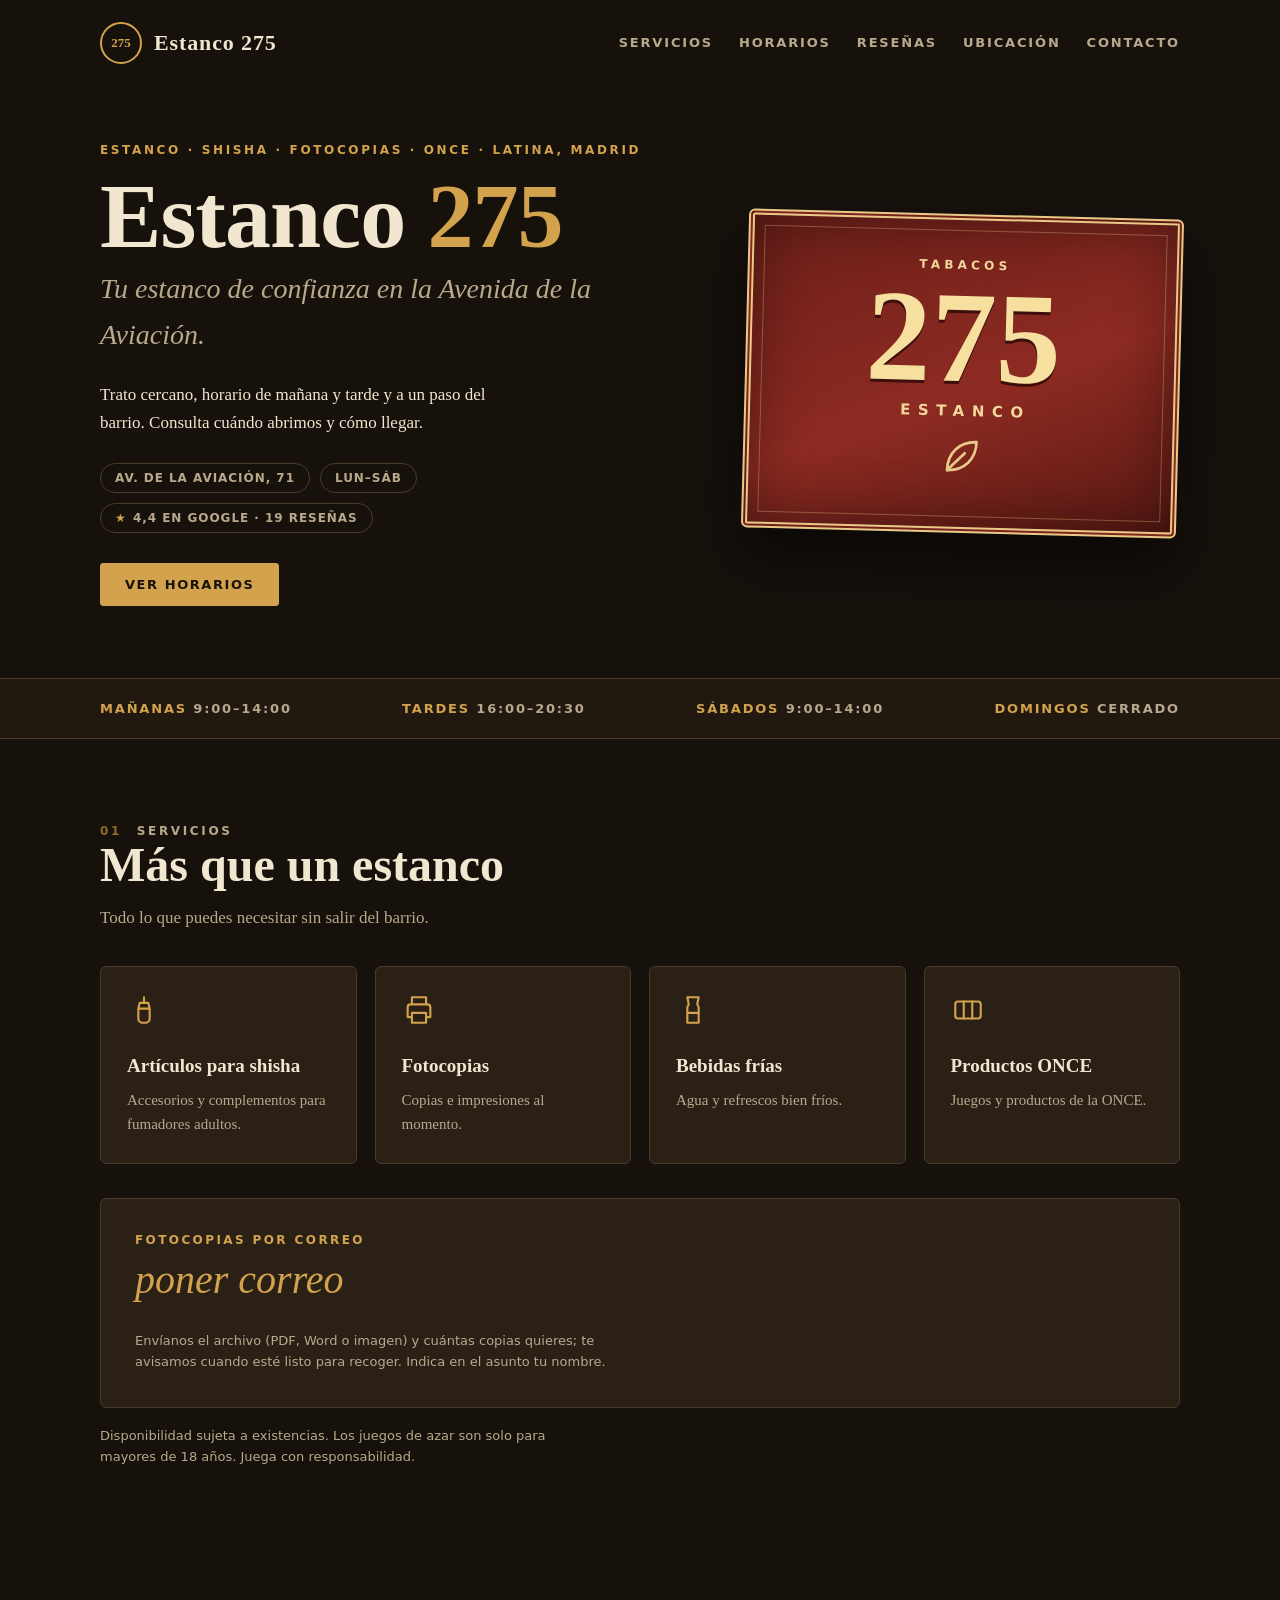
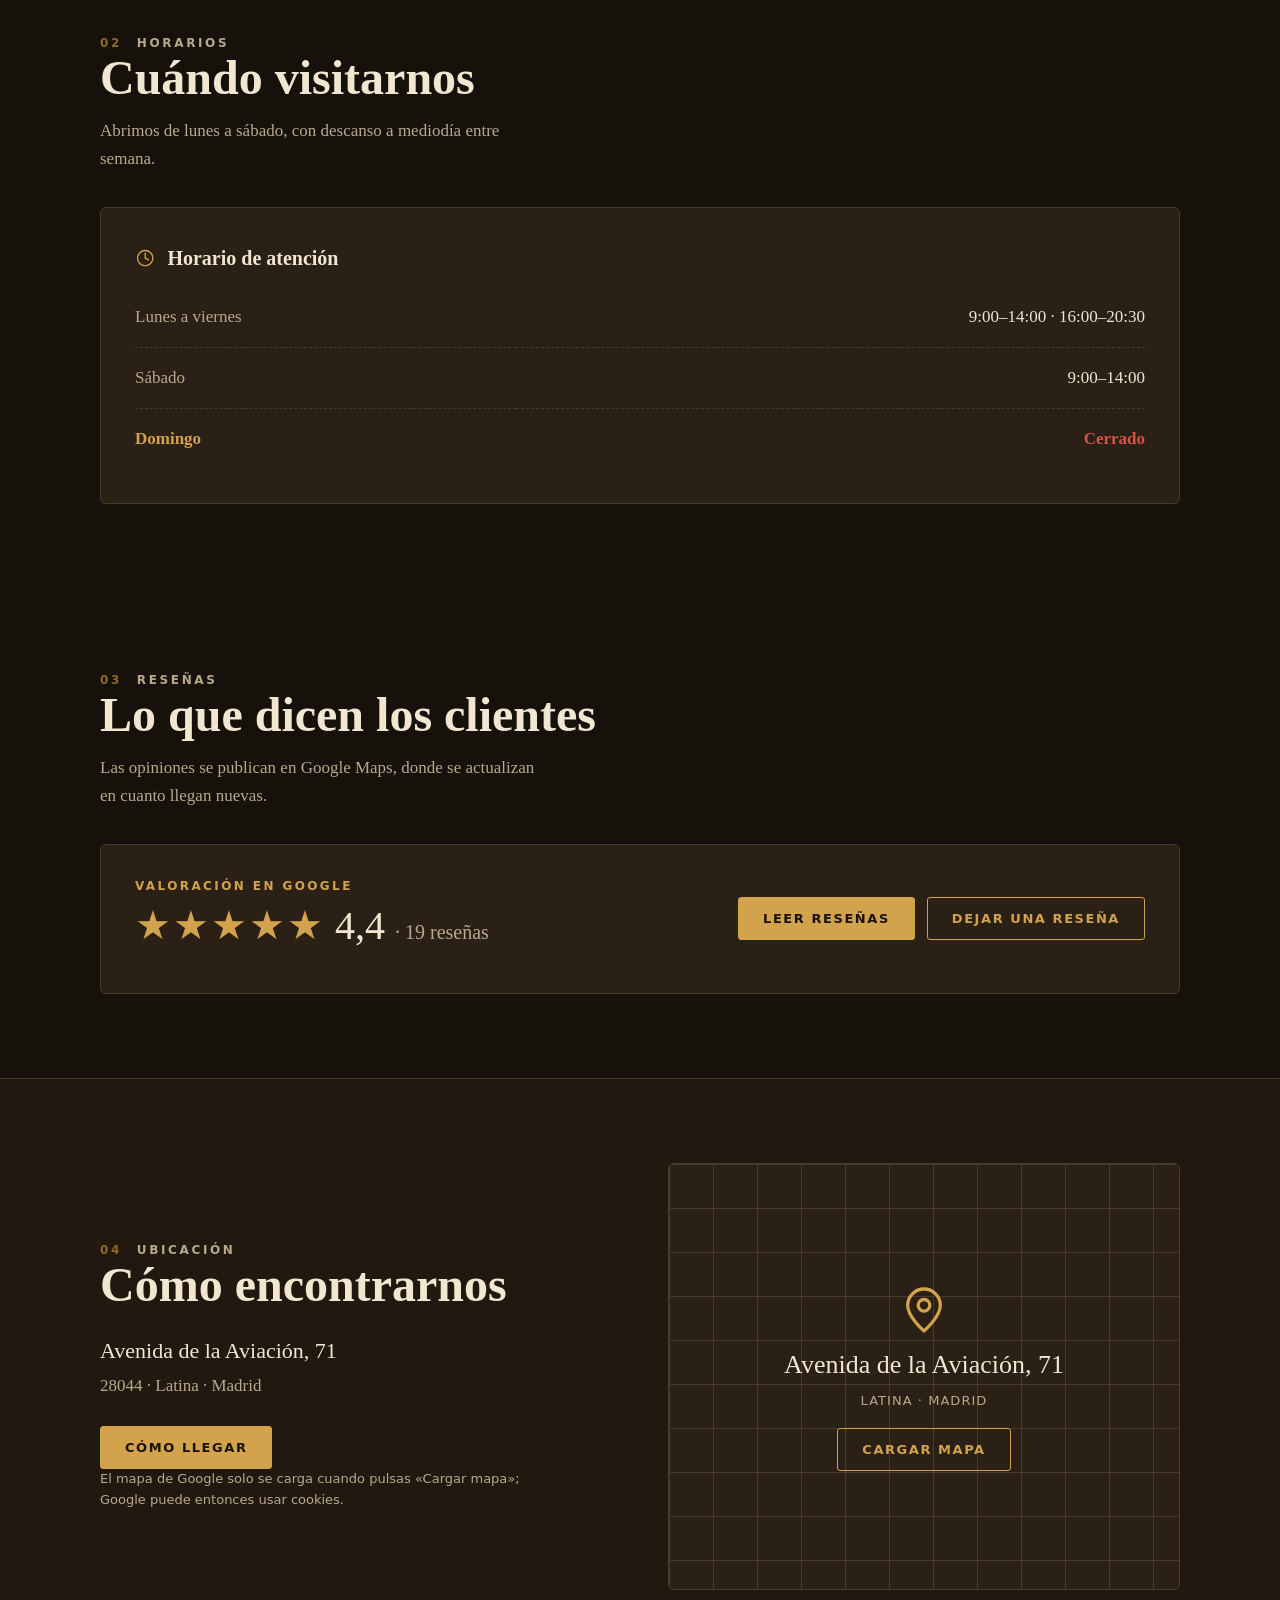
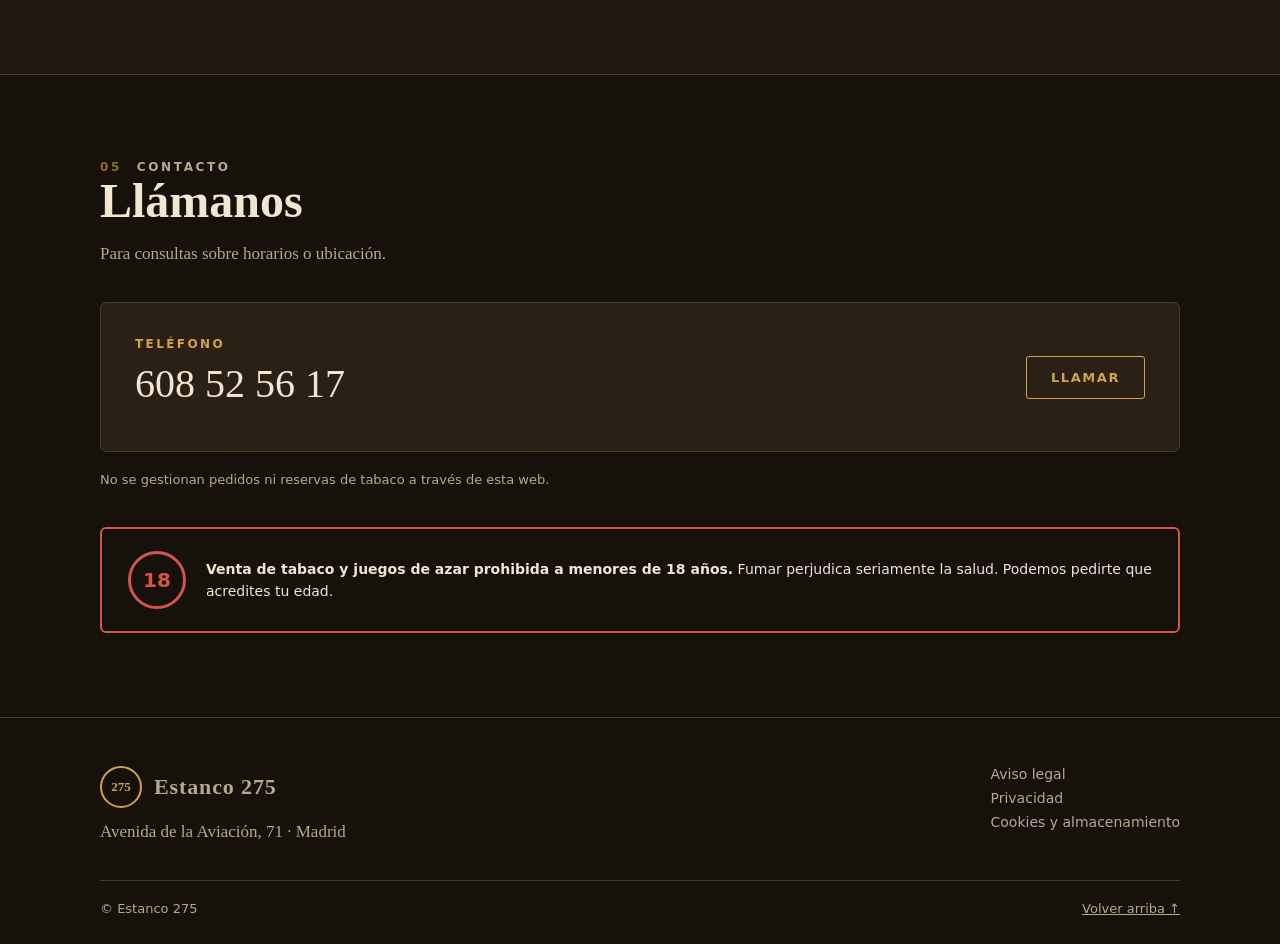
==== index.html @ bd6d3682 "SEO: datos estructurados, Open Graph, titulo y metas" ====
<!doctype html>
<html lang="es">
<head>
<meta charset="utf-8">
<meta name="viewport" content="width=device-width,initial-scale=1">
<title>Estanco 275 · Estanco, shisha y fotocopias en Latina, Madrid</title>
<meta name="description" content="Estanco 275 en Latina, Madrid: Avenida de la Aviación, 71. Estanco, artículos para shisha, fotocopias, bebidas frías y productos ONCE. Horarios, reseñas y teléfono.">
<meta name="theme-color" content="#17110c">
<meta name="robots" content="index,follow,max-image-preview:large">
<meta name="geo.region" content="ES-M"><meta name="geo.placename" content="Madrid">
<meta property="og:type" content="website"><meta property="og:locale" content="es_ES"><meta property="og:site_name" content="Estanco 275">
<meta property="og:title" content="Estanco 275 · Av. de la Aviación 71, Madrid">
<meta property="og:description" content="Estanco, artículos para shisha, fotocopias, bebidas frías y productos ONCE en Latina (Madrid). Horarios y cómo llegar.">
<meta name="twitter:card" content="summary">
<script type="application/ld+json">
{"@context":"https://schema.org","@type":"Store","name":"Estanco 275","description":"Estanco en Latina (Madrid) con artículos para shisha, fotocopias, bebidas frías y productos ONCE.","telephone":"+34608525617","address":{"@type":"PostalAddress","streetAddress":"Avenida de la Aviación, 71","postalCode":"28044","addressLocality":"Madrid","addressRegion":"Comunidad de Madrid","addressCountry":"ES"},"geo":{"@type":"GeoCoordinates","latitude":40.3748145,"longitude":-3.775388},"hasMap":"https://www.google.com/maps/place/Estanco+275/@40.3748145,-3.775388,17z","openingHoursSpecification":[{"@type":"OpeningHoursSpecification","dayOfWeek":["Monday","Tuesday","Wednesday","Thursday","Friday"],"opens":"09:00","closes":"14:00"},{"@type":"OpeningHoursSpecification","dayOfWeek":["Monday","Tuesday","Wednesday","Thursday","Friday"],"opens":"16:00","closes":"20:30"},{"@type":"OpeningHoursSpecification","dayOfWeek":"Saturday","opens":"09:00","closes":"14:00"}]}
</script>
<link rel="icon" type="image/svg+xml" href="./assets/favicon.svg">
<link rel="stylesheet" href="./assets/styles.css">
</head>
<body id="inicio">
<a class="skip" href="#contenido">Saltar al contenido</a>
<header class="site-header wrap">
  <a class="brand" href="./" aria-label="Estanco 275 — Inicio"><span class="brand-mark" aria-hidden="true">275</span><span>Estanco 275</span></a>
  <nav aria-label="Navegación principal"><a href="#servicios">Servicios</a><a href="#horarios">Horarios</a><a href="#resenas">Reseñas</a><a href="#ubicacion">Ubicación</a><a href="#contacto">Contacto</a></nav>
</header>
<main id="contenido" tabindex="-1">
  <section class="hero wrap" aria-labelledby="presentacion">
    <div>
      <p class="eyebrow">Estanco · Shisha · Fotocopias · ONCE · Latina, Madrid</p>
      <h1 id="presentacion">Estanco <span>275</span><span class="sr-only"> en Latina, Madrid</span></h1>
      <p class="hero-title">Tu estanco de confianza en la Avenida de la Aviación.</p>
      <p class="hero-description">Trato cercano, horario de mañana y tarde y a un paso del barrio. Consulta cuándo abrimos y cómo llegar.</p>
      <ul class="badges">
        <li>Av. de la Aviación, 71</li>
        <li>Lun–Sáb</li>
        <li><span class="stars" aria-hidden="true">★</span> 4,4 en Google · 19 reseñas</li>
      </ul>
      <a class="button button-primary" href="#horarios">Ver horarios</a>
    </div>
    <div class="sign" role="img" aria-label="Rótulo: Estanco 275">
      <div class="sign-top">TABACOS</div>
      <div class="sign-num">275</div>
      <div class="sign-word">ESTANCO</div>
      <svg class="sign-leaf icon" viewBox="0 0 24 24" fill="none" stroke="currentColor" stroke-width="1.4" stroke-linecap="round" stroke-linejoin="round" aria-hidden="true"><path d="M5 19C5 10 11 4 20 4c0 9-6 15-15 15Z"/><path d="M5 19 14 10"/></svg>
    </div>
  </section>

  <div class="strip"><div class="wrap"><span><b>Mañanas</b> 9:00–14:00</span><span><b>Tardes</b> 16:00–20:30</span><span><b>Sábados</b> 9:00–14:00</span><span><b>Domingos</b> Cerrado</span></div></div>

  <section id="servicios" class="wrap section" aria-labelledby="servicios-titulo">
    <div class="section-heading">
      <p class="eyebrow"><span class="section-number">01</span> Servicios</p>
      <h2 id="servicios-titulo">Más que un estanco</h2>
      <p>Todo lo que puedes necesitar sin salir del barrio.</p>
    </div>
    <ul class="services">
      <li><svg class="icon" viewBox="0 0 24 24" fill="none" stroke="currentColor" stroke-width="1.5" stroke-linecap="round" stroke-linejoin="round" aria-hidden="true"><path d="M12 3v4M9 7h6l1 4H8l1-4ZM8 11v7a3 3 0 0 0 3 3h2a3 3 0 0 0 3-3v-7"/></svg><h3>Artículos para shisha</h3><p>Accesorios y complementos para fumadores adultos.</p></li>
      <li><svg class="icon" viewBox="0 0 24 24" fill="none" stroke="currentColor" stroke-width="1.5" stroke-linecap="round" stroke-linejoin="round" aria-hidden="true"><path d="M7 8V3h10v5M7 17H4v-7a2 2 0 0 1 2-2h12a2 2 0 0 1 2 2v7h-3M7 14h10v7H7z"/></svg><h3>Fotocopias</h3><p>Copias e impresiones al momento.</p></li>
      <li><svg class="icon" viewBox="0 0 24 24" fill="none" stroke="currentColor" stroke-width="1.5" stroke-linecap="round" stroke-linejoin="round" aria-hidden="true"><path d="M8 3h8l-1 5 1 2v11H8V10l1-2-1-5ZM8 14h8"/></svg><h3>Bebidas frías</h3><p>Agua y refrescos bien fríos.</p></li>
      <li><svg class="icon" viewBox="0 0 24 24" fill="none" stroke="currentColor" stroke-width="1.5" stroke-linecap="round" stroke-linejoin="round" aria-hidden="true"><rect x="3" y="6" width="18" height="12" rx="2"/><path d="M9 6v12M15 6v12"/></svg><h3>Productos ONCE</h3><p>Juegos y productos de la ONCE.</p></li>
    </ul>
    <article class="card contact-card" id="fotocopias">
      <div><small>Fotocopias por correo</small><p class="big pending" id="correo-fotocopias">poner correo</p><p class="contact-note">Envíanos el archivo (PDF, Word o imagen) y cuántas copias quieres; te avisamos cuando esté listo para recoger. Indica en el asunto tu nombre.</p></div>
    </article>
    <p class="contact-note">Disponibilidad sujeta a existencias. Los juegos de azar son solo para mayores de 18 años. Juega con responsabilidad.</p>
  </section>

  <section id="horarios" class="wrap section" aria-labelledby="horarios-titulo">
    <div class="section-heading">
      <p class="eyebrow"><span class="section-number">02</span> Horarios</p>
      <h2 id="horarios-titulo">Cuándo visitarnos</h2>
      <p>Abrimos de lunes a sábado, con descanso a mediodía entre semana.</p>
    </div>
    <div class="card">
      <div class="card-heading"><svg class="icon" aria-hidden="true" viewBox="0 0 24 24" fill="none" stroke="currentColor" stroke-width="1.6" stroke-linecap="round" stroke-linejoin="round"><circle cx="12" cy="12" r="9"/><path d="M12 6v6l4 2"/></svg><h3>Horario de atención</h3></div>
      <table class="schedule" id="tabla-horario">
        <caption class="sr-only">Horario de atención al público</caption>
        <tbody>
          <tr data-d="1,2,3,4,5"><th scope="row">Lunes a viernes</th><td>9:00–14:00 · 16:00–20:30</td></tr>
          <tr data-d="6"><th scope="row">Sábado</th><td>9:00–14:00</td></tr>
          <tr data-d="0" class="closed"><th scope="row">Domingo</th><td>Cerrado</td></tr>
        </tbody>
      </table>
    </div>
  </section>

  <section id="resenas" class="wrap section" aria-labelledby="resenas-titulo">
    <div class="section-heading">
      <p class="eyebrow"><span class="section-number">03</span> Reseñas</p>
      <h2 id="resenas-titulo">Lo que dicen los clientes</h2>
      <p>Las opiniones se publican en Google Maps, donde se actualizan en cuanto llegan nuevas.</p>
    </div>
    <article class="card contact-card">
      <div><small>Valoración en Google</small><p class="big"><span class="stars" aria-hidden="true">★★★★★</span> 4,4 <span class="muted">· 19 reseñas</span></p></div>
      <div class="btn-row"><a class="button button-primary" href="https://www.google.com/maps/place/Estanco+275/@40.3748145,-3.775388,17z/data=!4m8!3m7!1s0xd41890064ca05d3:0x3969ba17244f8f86!8m2!3d40.3748145!4d-3.775388!9m1!1b1!16s%2Fg%2F11xml619z5" rel="noreferrer">Leer reseñas</a><a class="button button-outline" href="https://www.google.com/maps/place/Estanco+275/@40.3748145,-3.775388,17z/data=!4m8!3m7!1s0xd41890064ca05d3:0x3969ba17244f8f86!8m2!3d40.3748145!4d-3.775388!9m1!1b1!16s%2Fg%2F11xml619z5" rel="noreferrer">Dejar una reseña</a></div>
    </article>
  </section>

  <section id="ubicacion" class="location-section" aria-labelledby="ubicacion-titulo">
    <div class="wrap location-grid">
      <div class="section-heading">
        <p class="eyebrow"><span class="section-number">04</span> Ubicación</p>
        <h2 id="ubicacion-titulo">Cómo encontrarnos</h2>
        <address>Avenida de la Aviación, 71<br><span>28044 · Latina · Madrid</span></address>
        <a class="button button-primary" href="https://www.google.com/maps/place/Estanco+275/@40.3748145,-3.775388,17z/data=!4m6!3m5!1s0xd41890064ca05d3:0x3969ba17244f8f86!8m2!3d40.3748145!4d-3.775388" rel="noreferrer">Cómo llegar</a>
        <p class="small-note">El mapa de Google solo se carga cuando pulsas «Cargar mapa»; Google puede entonces usar cookies.</p>
      </div>
      <div class="location-panel" id="mapa">
        <svg class="pin icon" viewBox="0 0 24 24" fill="none" stroke="currentColor" stroke-width="1.4" stroke-linecap="round" stroke-linejoin="round"><path d="M19 10c0 5-7 11-7 11S5 15 5 10a7 7 0 1 1 14 0Z"/><circle cx="12" cy="10" r="2.5"/></svg>
        <p>Avenida de la Aviación, 71</p><span>LATINA · MADRID</span>
        <button type="button" class="button button-outline" id="cargar-mapa">Cargar mapa</button>
      </div>
    </div>
  </section>

  <section id="contacto" class="wrap section" aria-labelledby="contacto-titulo">
    <div class="section-heading">
      <p class="eyebrow"><span class="section-number">05</span> Contacto</p>
      <h2 id="contacto-titulo">Llámanos</h2>
      <p>Para consultas sobre horarios o ubicación.</p>
    </div>
    <article class="card contact-card">
      <div><small>Teléfono</small><p class="big">608 52 56 17</p></div>
      <a class="button button-outline" href="tel:+34608525617">Llamar</a>
    </article>
    <p class="contact-note">No se gestionan pedidos ni reservas de tabaco a través de esta web.</p>
    <div class="legal18"><strong aria-hidden="true">18</strong><p><b>Venta de tabaco y juegos de azar prohibida a menores de 18 años.</b> Fumar perjudica seriamente la salud. Podemos pedirte que acredites tu edad.</p></div>
  </section>
</main>
<footer class="site-footer">
  <div class="wrap footer-top">
    <div><a class="brand" href="./"><span class="brand-mark" aria-hidden="true">275</span><span>Estanco 275</span></a><p>Avenida de la Aviación, 71 · Madrid</p></div>
    <nav aria-label="Información legal"><a href="./aviso-legal.html">Aviso legal</a><a href="./privacidad.html">Privacidad</a><a href="./almacenamiento.html">Cookies y almacenamiento</a></nav>
  </div>
  <div class="wrap footer-bottom"><span>© Estanco 275</span><a href="#inicio">Volver arriba ↑</a></div>
</footer>
<script>
(function(){var b=document.getElementById('cargar-mapa');if(!b)return;b.addEventListener('click',function(){var p=document.getElementById('mapa');p.innerHTML='<iframe title="Mapa de Estanco 275" src="https://www.google.com/maps/embed?pb=!1m18!1m12!1m3!1d3039.53587277198!2d-3.775388!3d40.37481450000001!2m3!1f0!2f0!3f0!3m2!1i1024!2i768!4f13.1!3m3!1m2!1s0xd41890064ca05d3%3A0x3969ba17244f8f86!2sEstanco%20275!5e0!3m2!1ses!2ses!4v1791995680441!5m2!1ses!2ses" style="border:0;width:100%;height:100%" allowfullscreen loading="lazy" referrerpolicy="strict-origin-when-cross-origin"></iframe>';p.classList.add('loaded')})})();
(function(){var d=new Date().getDay();document.querySelectorAll('#tabla-horario tr').forEach(function(r){if(r.dataset.d.split(',').indexOf(String(d))>-1)r.classList.add('today')})})();
</script>
</body>
</html>
---- assets/styles.css ----
:root{--bg:#17110c;--bg2:#211910;--panel:#2a2016;--line:#4a3a28;--ink:#f1e6d0;--mute:#b8a98c;--brass:#d2a24c;--brass2:#8f6a26;--red:#d4544a}
*{box-sizing:border-box}html{scroll-behavior:smooth}
body{margin:0;background:var(--bg);color:var(--ink);font:17px/1.65 Georgia,"Times New Roman",serif}
a{color:inherit}.wrap{width:min(1080px,100% - 40px);margin-inline:auto}
.skip{position:absolute;left:-999px}.skip:focus{left:10px;top:10px;background:var(--brass);color:#000;padding:8px 12px;z-index:9}
.sr-only{position:absolute;width:1px;height:1px;overflow:hidden;clip:rect(0 0 0 0)}
.icon{width:1.2em;height:1.2em;flex:none}
.site-header{display:flex;justify-content:space-between;align-items:center;padding:22px 0;gap:16px;flex-wrap:wrap}
.brand{display:flex;align-items:center;gap:12px;text-decoration:none;font-size:22px;letter-spacing:.04em;font-weight:700}
.brand-mark{display:grid;place-items:center;width:42px;height:42px;border:2px solid var(--brass);border-radius:50%;color:var(--brass);font-size:13px;letter-spacing:0}
.site-header nav{display:flex;gap:26px;font:600 13px/1 system-ui,sans-serif;letter-spacing:.14em;text-transform:uppercase}
.site-header nav a{text-decoration:none;color:var(--mute);padding:8px 0;border-bottom:1px solid transparent}
.site-header nav a:hover,.site-header nav a:focus-visible{color:var(--brass);border-color:var(--brass)}
.eyebrow{font:600 12px/1.4 system-ui,sans-serif;letter-spacing:.22em;text-transform:uppercase;color:var(--brass);margin:0 0 14px}
.hero{display:grid;grid-template-columns:1.15fr .85fr;gap:56px;align-items:center;padding:56px 0 72px}
.hero h1{font-size:clamp(46px,8vw,92px);line-height:.95;margin:0 0 6px;letter-spacing:-.01em}
.hero h1 span{color:var(--brass)}
.hero-title{font-size:clamp(20px,2.6vw,28px);font-style:italic;color:var(--mute);margin:0 0 22px}
.hero-description{max-width:46ch;margin:0 0 26px}
.badges{display:flex;gap:10px;flex-wrap:wrap;margin:0 0 30px;padding:0;list-style:none;font:600 12px system-ui,sans-serif;letter-spacing:.08em;text-transform:uppercase}
.badges li{border:1px solid var(--line);border-radius:99px;padding:7px 14px;color:var(--mute)}
.button{display:inline-flex;align-items:center;gap:10px;padding:14px 24px;border-radius:3px;text-decoration:none;font:700 13px/1 system-ui,sans-serif;letter-spacing:.12em;text-transform:uppercase;border:1px solid var(--brass);transition:.2s}
.button-primary{background:var(--brass);color:#1a1209}.button-primary:hover{background:#e6b85e}
.button-outline{color:var(--brass)}.button-outline:hover{background:var(--brass);color:#1a1209}
.button:focus-visible,a:focus-visible{outline:2px solid var(--ink);outline-offset:3px}
.sign{position:relative;background:linear-gradient(160deg,#6d1f19,#8d2b22 55%,#5a1913);border:6px double #e9c987;border-radius:6px;padding:38px 28px;text-align:center;box-shadow:0 30px 60px #0008,inset 0 0 60px #0006;transform:rotate(1.5deg)}
.sign::before{content:"";position:absolute;inset:10px;border:1px solid #e9c98755;pointer-events:none}
.sign-top{font:700 12px system-ui,sans-serif;letter-spacing:.35em;color:#f3d89c}
.sign-num{font-size:clamp(86px,13vw,130px);line-height:1;font-weight:700;color:#f6df9f;text-shadow:0 3px 0 #3d0f0b}
.sign-word{font:700 15px system-ui,sans-serif;letter-spacing:.5em;color:#f3d89c;margin-right:-.5em}
.sign-leaf{width:46px;height:46px;margin:14px auto 0;color:#e9c987}
.strip{border-block:1px solid var(--line);background:var(--bg2)}
.strip .wrap{display:flex;gap:18px 40px;justify-content:space-between;flex-wrap:wrap;padding:22px 0;font:600 13px system-ui,sans-serif;letter-spacing:.14em;text-transform:uppercase;color:var(--mute)}
.strip b{color:var(--brass);font-weight:600}
.section{padding:84px 0}
.section-heading h2{font-size:clamp(32px,4.5vw,48px);line-height:1.1;margin:0 0 12px}
.section-heading p{color:var(--mute);max-width:52ch;margin:0}
.section-number{color:var(--brass2);margin-right:8px}
.card{background:var(--panel);border:1px solid var(--line);border-radius:6px;padding:34px;margin-top:34px}
.card-heading{display:flex;gap:12px;align-items:center;color:var(--brass);margin-bottom:12px}.card-heading h3{margin:0;font-size:20px;color:var(--ink)}
.schedule{width:100%;border-collapse:collapse}
.schedule th,.schedule td{padding:16px 0;border-bottom:1px dashed var(--line);text-align:left}
.schedule th{font-weight:400;color:var(--mute)}.schedule td{text-align:right;font-variant-numeric:tabular-nums}
.schedule tr:last-child th,.schedule tr:last-child td{border:0}
.schedule .today th,.schedule .today td{color:var(--brass);font-weight:700}
.schedule .closed td{color:var(--red)}
.location-section{background:var(--bg2);border-block:1px solid var(--line)}
.location-grid{display:grid;grid-template-columns:1fr 1fr;gap:56px;align-items:center;padding:84px 0}
address{font-style:normal;font-size:22px;margin:22px 0 26px;line-height:1.5}address span{color:var(--mute);font-size:17px}
.small-note,.contact-note{font:13px/1.6 system-ui,sans-serif;color:var(--mute);margin:18px 0 0;max-width:60ch}
.location-panel{aspect-ratio:1.2;border:1px solid var(--line);border-radius:6px;display:grid;place-content:center;text-align:center;gap:6px;background:linear-gradient(var(--line) 1px,transparent 1px) 0 0/44px 44px,linear-gradient(90deg,var(--line) 1px,transparent 1px) 0 0/44px 44px,var(--panel)}
.location-panel .pin{width:56px;height:56px;margin:0 auto;color:var(--brass)}
.location-panel p{font-size:26px;margin:0}.location-panel span{font:13px system-ui,sans-serif;color:var(--mute);letter-spacing:.08em}
.contact-card{display:flex;gap:24px;align-items:center;flex-wrap:wrap;justify-content:space-between}
.contact-card .big{font-size:clamp(28px,4vw,40px);margin:0}
.contact-card small{display:block;font:600 12px system-ui,sans-serif;letter-spacing:.2em;text-transform:uppercase;color:var(--brass)}
.stars{color:var(--brass);letter-spacing:2px}
.legal18{margin-top:36px;border:2px solid var(--red);border-radius:6px;padding:22px 26px;display:flex;gap:20px;align-items:center}
.legal18 strong{display:grid;place-items:center;flex:none;width:58px;height:58px;border:3px solid var(--red);border-radius:50%;color:var(--red);font:800 20px system-ui,sans-serif}
.legal18 p{margin:0;font:14px/1.6 system-ui,sans-serif}
.site-footer{border-top:1px solid var(--line);padding:48px 0 28px;color:var(--mute)}
.footer-top{display:flex;justify-content:space-between;gap:30px;flex-wrap:wrap}.footer-top p{margin:10px 0 0}
.site-footer nav{display:flex;flex-direction:column;gap:8px;font:14px system-ui,sans-serif}.site-footer nav a{text-decoration:none}.site-footer nav a:hover{color:var(--brass)}
.footer-bottom{display:flex;justify-content:space-between;gap:16px;flex-wrap:wrap;margin-top:34px;padding-top:20px;border-top:1px solid var(--line);font:13px system-ui,sans-serif}
.legal-page,.error-page{padding:40px 0 90px;max-width:760px}
.legal-page h1,.error-page h1{font-size:clamp(34px,5vw,52px);line-height:1.1;margin:0 0 24px}
.legal-page h2{margin:40px 0 12px;font-size:24px;color:var(--brass)}.legal-page h3{margin:24px 0 6px}
.back-link{display:inline-block;margin-bottom:26px;color:var(--mute);font:14px system-ui,sans-serif;text-decoration:none}
.legal-data{margin:0;border:1px solid var(--line);border-radius:6px}
.legal-data div{display:grid;grid-template-columns:1fr 1.4fr;gap:16px;padding:13px 18px;border-bottom:1px dashed var(--line)}.legal-data div:last-child{border:0}
.legal-data dt{color:var(--mute)}.legal-data dd{margin:0}
.pending{color:var(--brass);font-style:italic}
.error-page{padding-top:80px}.error-page p{color:var(--mute);margin:0 0 28px}
@media(max-width:820px){.hero,.location-grid{grid-template-columns:1fr;gap:40px}.hero{padding-top:30px}.sign{max-width:420px;margin-inline:auto}.section{padding:60px 0}.location-grid{padding:60px 0}.legal-data div{grid-template-columns:1fr;gap:2px}.site-header nav{gap:18px}}
@media(prefers-reduced-motion:reduce){html{scroll-behavior:auto}*{transition:none!important}}
.services{list-style:none;margin:34px 0 0;padding:0;display:grid;grid-template-columns:repeat(4,1fr);gap:18px}
.services li{background:var(--panel);border:1px solid var(--line);border-radius:6px;padding:26px}
.services .icon{width:34px;height:34px;color:var(--brass)}
.services h3{margin:14px 0 6px;font-size:19px}.services p{margin:0;color:var(--mute);font-size:15px}
.btn-row{display:flex;gap:12px;flex-wrap:wrap}.muted{color:var(--mute);font-size:.5em}
.location-panel{overflow:hidden}.location-panel .button{margin:14px auto 0;background:transparent;cursor:pointer}
.location-panel.loaded{display:block;padding:0}
@media(max-width:820px){.services{grid-template-columns:1fr 1fr}}@media(max-width:480px){.services{grid-template-columns:1fr}}
@media(max-width:600px){
body{font-size:16px}
.wrap{width:min(1080px,100% - 32px)}
.site-header{padding:16px 0 8px}
.site-header nav{width:100%;gap:6px 16px;flex-wrap:wrap;font-size:11.5px;letter-spacing:.1em;border-top:1px solid var(--line);padding-top:6px}
.brand{font-size:20px}
.hero{padding:24px 0 48px;gap:36px}
.hero .button{width:100%;justify-content:center}
.badges{font-size:11px}
.strip .wrap{display:grid;grid-template-columns:1fr 1fr;gap:12px;font-size:11.5px;letter-spacing:.08em}
.strip b{display:block}
.section{padding:48px 0}.location-grid{padding:48px 0;gap:32px}
.card{padding:22px 18px;margin-top:24px}
.schedule th,.schedule td{display:block;width:100%;text-align:left;padding:0}
.schedule th{padding-top:14px}.schedule td{padding:2px 0 14px;font-size:17px}
.schedule tr:last-child td{padding-bottom:0}
.contact-card{flex-direction:column;align-items:stretch;text-align:left}
.contact-card .button,.btn-row .button{width:100%;justify-content:center}
.btn-row{flex-direction:column;width:100%}
.location-panel{aspect-ratio:1/1}
.legal18{flex-direction:column;align-items:flex-start;padding:18px}
.footer-top{flex-direction:column}
.footer-bottom{flex-direction:column;gap:8px}
.legal-data div{padding:12px 14px}
}
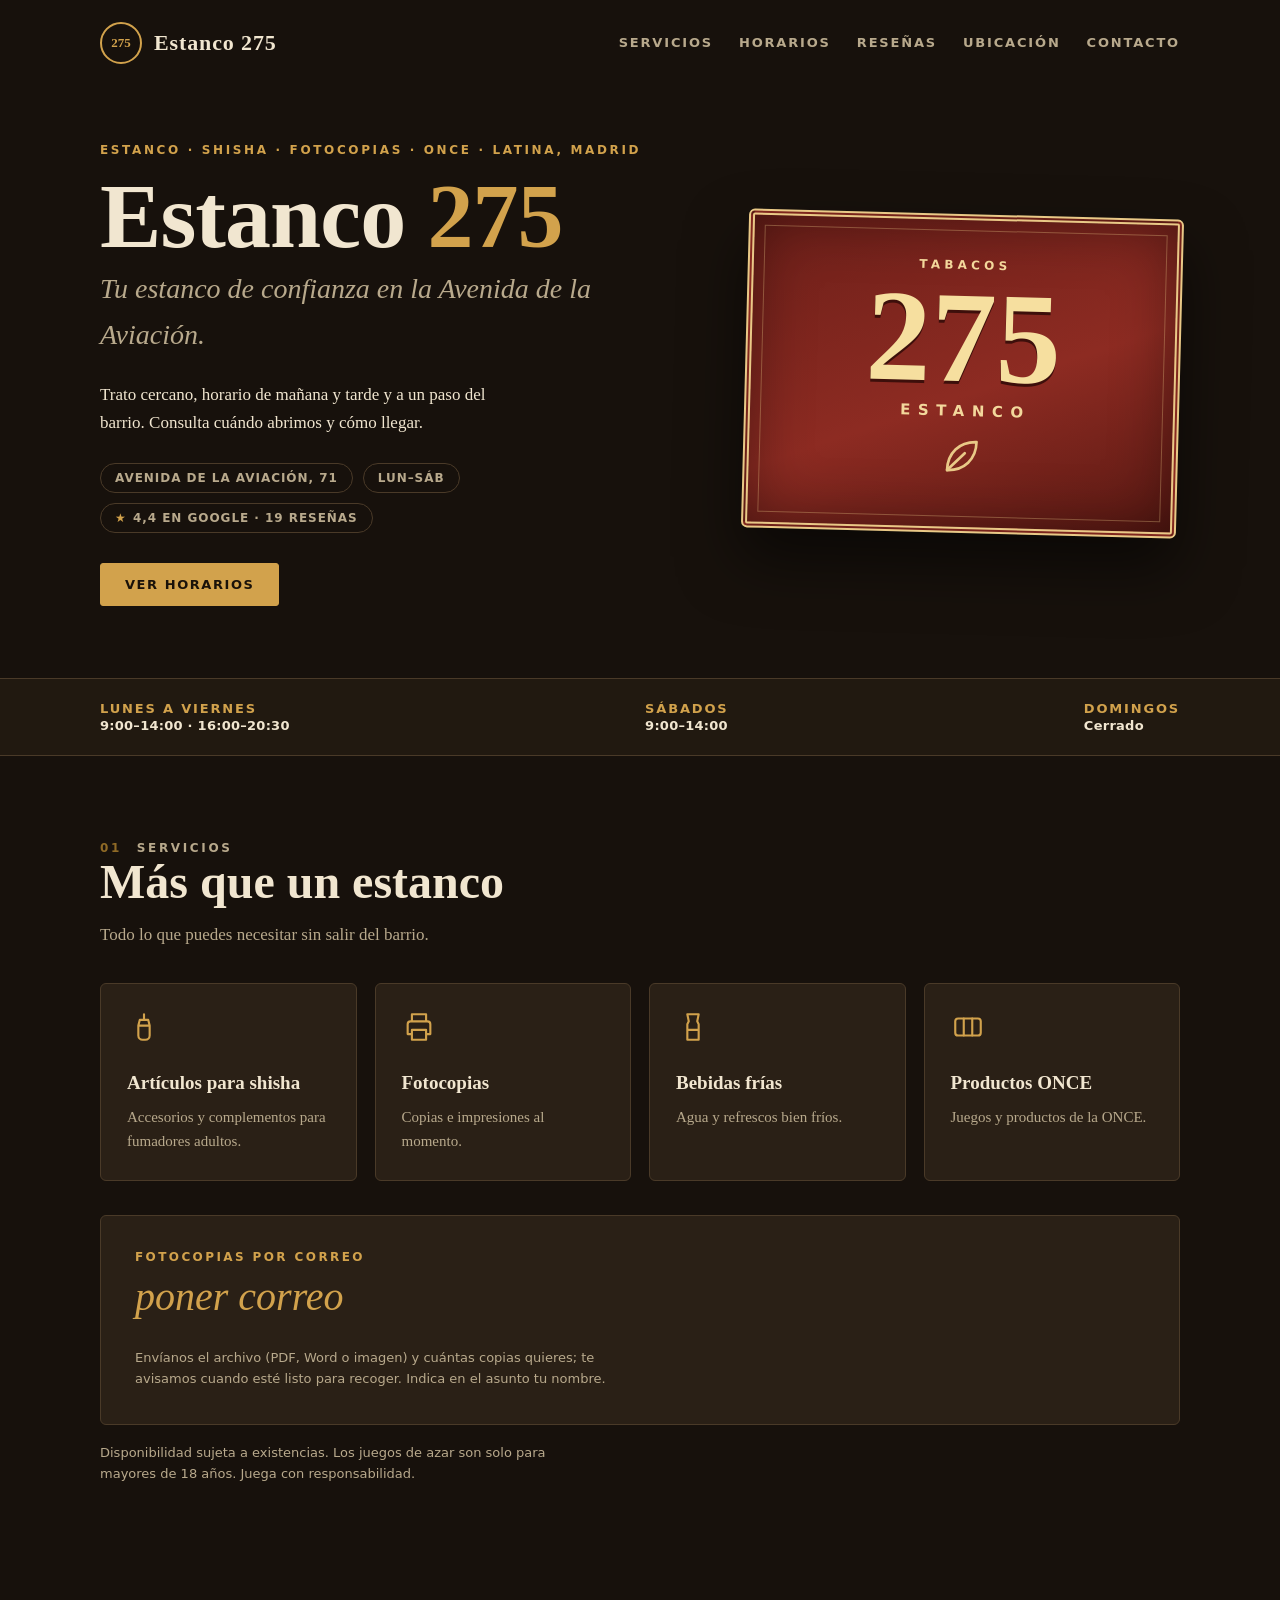
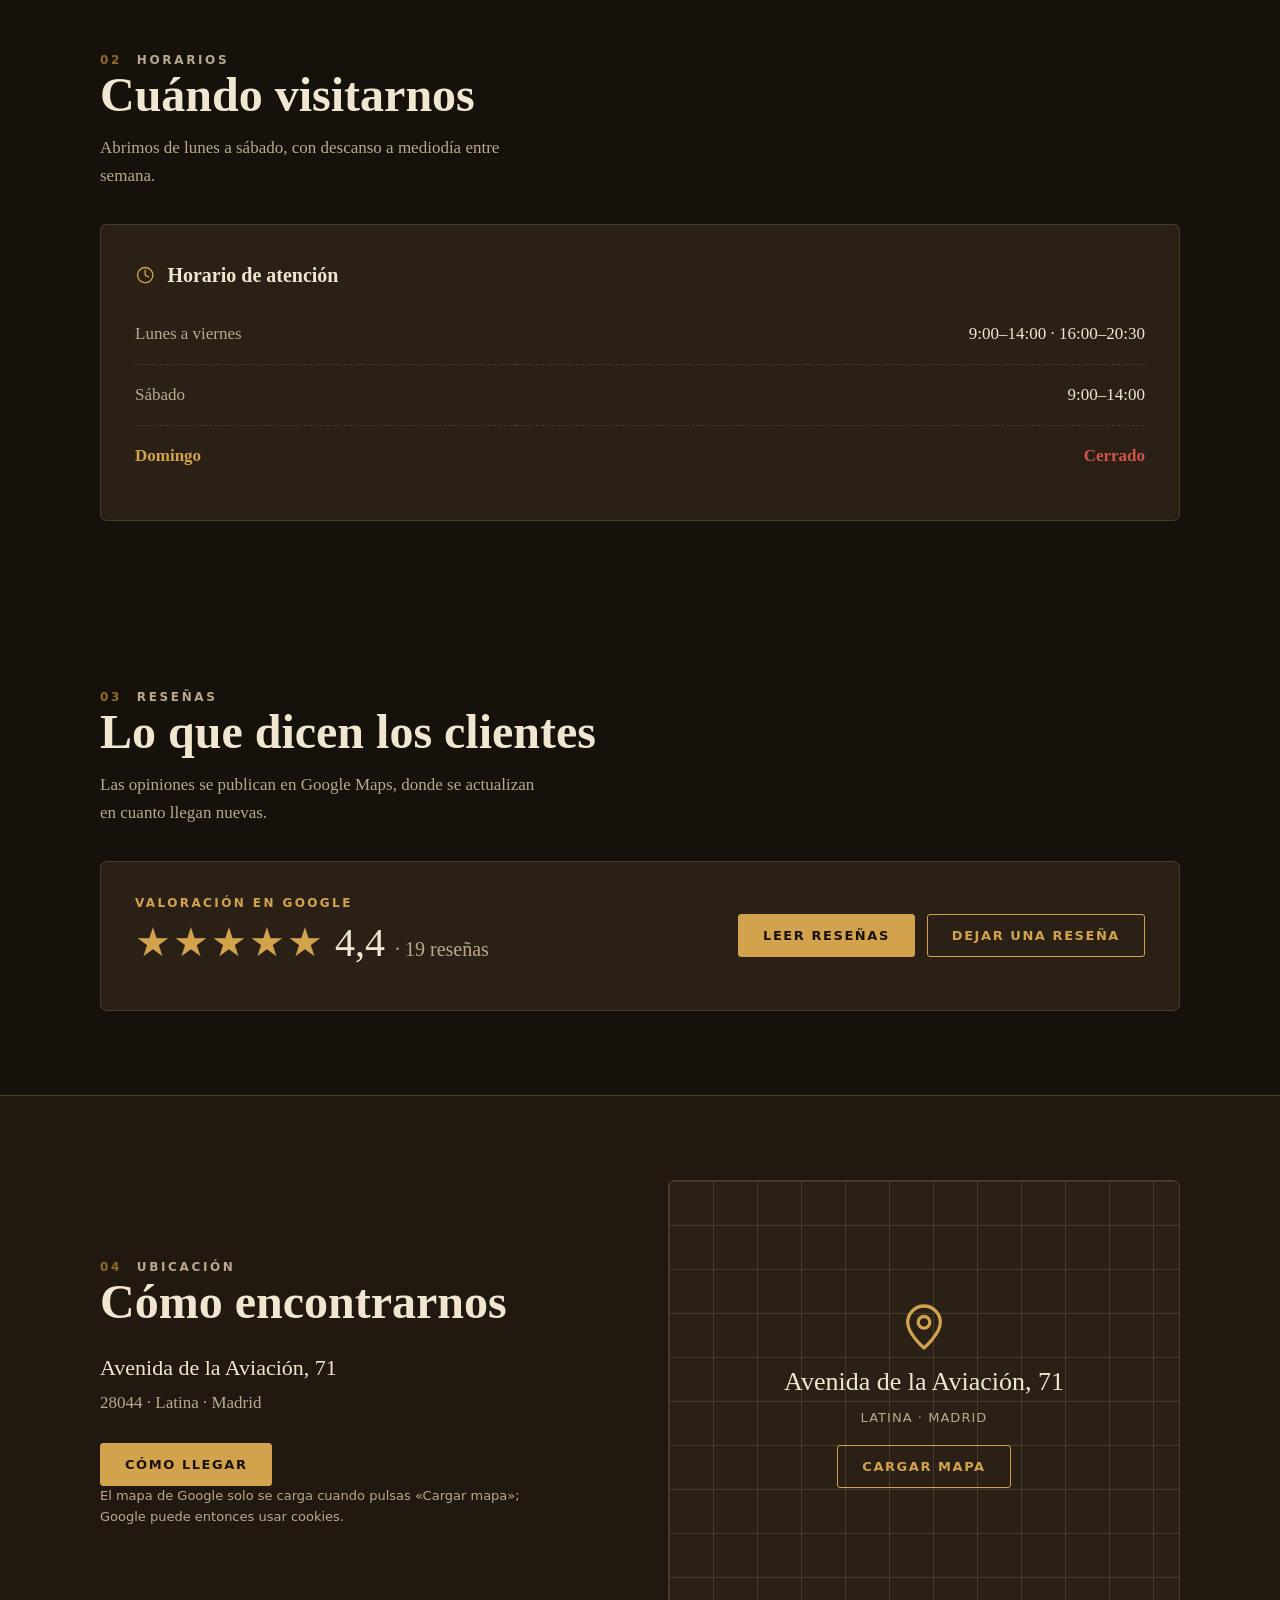
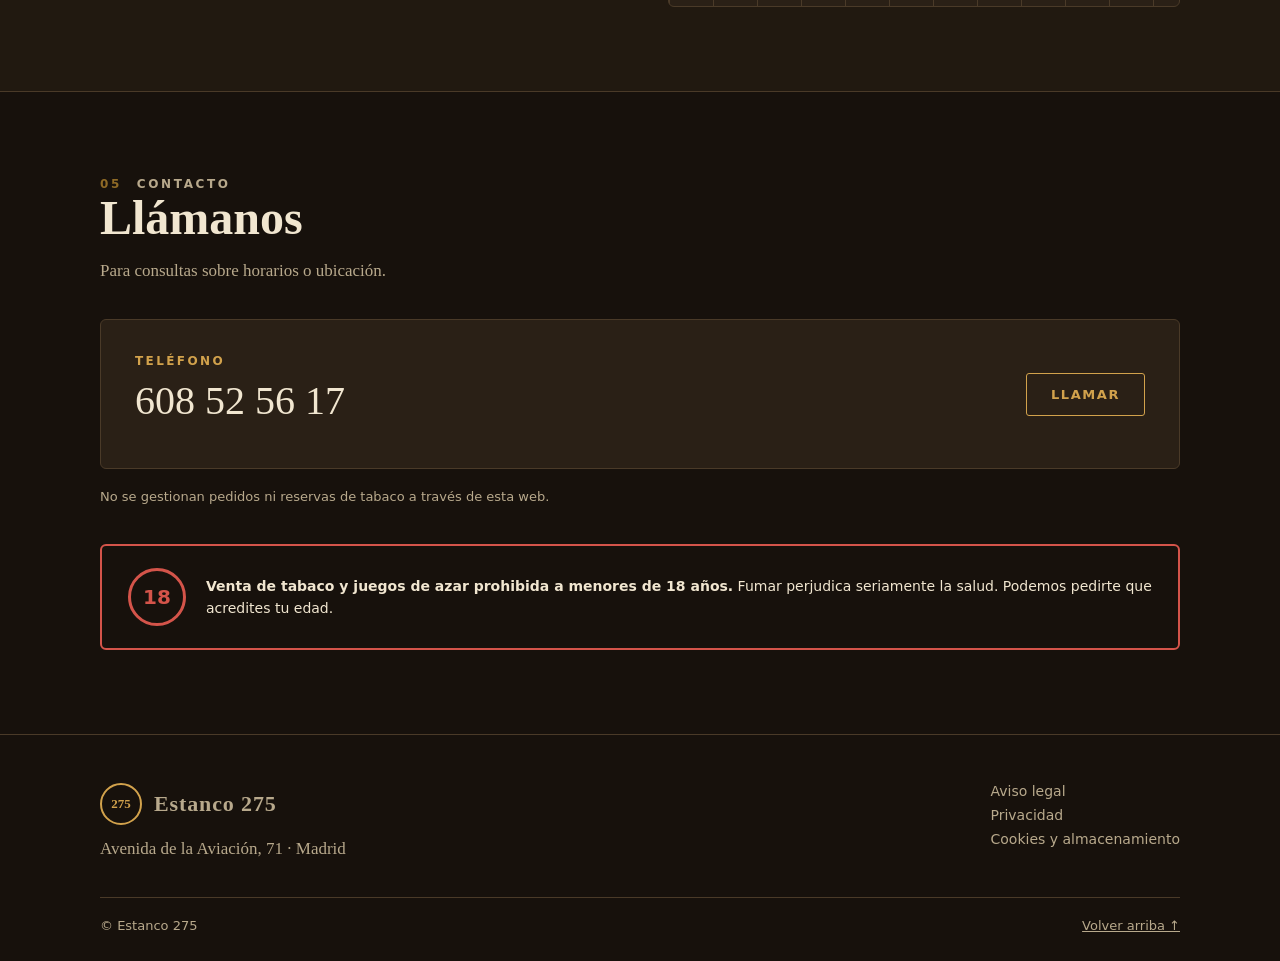
==== commit bd78972e: "Panel de administracion (Worker + KV) para horario, telefono, correo y direccion Co-Authored-By: Cla" ====
--- a/index.html
+++ b/index.html
@@ -13,7 +13,7 @@
 <meta property="og:description" content="Estanco, artículos para shisha, fotocopias, bebidas frías y productos ONCE en Latina (Madrid). Horarios y cómo llegar.">
 <meta name="twitter:card" content="summary">
 <script type="application/ld+json">
-{"@context":"https://schema.org","@type":"Store","name":"Estanco 275","description":"Estanco en Latina (Madrid) con artículos para shisha, fotocopias, bebidas frías y productos ONCE.","telephone":"+34608525617","address":{"@type":"PostalAddress","streetAddress":"Avenida de la Aviación, 71","postalCode":"28044","addressLocality":"Madrid","addressRegion":"Comunidad de Madrid","addressCountry":"ES"},"geo":{"@type":"GeoCoordinates","latitude":40.3748145,"longitude":-3.775388},"hasMap":"https://www.google.com/maps/place/Estanco+275/@40.3748145,-3.775388,17z","openingHoursSpecification":[{"@type":"OpeningHoursSpecification","dayOfWeek":["Monday","Tuesday","Wednesday","Thursday","Friday"],"opens":"09:00","closes":"14:00"},{"@type":"OpeningHoursSpecification","dayOfWeek":["Monday","Tuesday","Wednesday","Thursday","Friday"],"opens":"16:00","closes":"20:30"},{"@type":"OpeningHoursSpecification","dayOfWeek":"Saturday","opens":"09:00","closes":"14:00"}]}
+{"@context":"https://schema.org","@type":"Store","name":"Estanco 275","description":"Estanco en Latina (Madrid) con artículos para shisha, fotocopias, bebidas frías y productos ONCE.","telephone":"+34608525617","address":{"@type":"PostalAddress","streetAddress":"Avenida de la Aviación, 71","postalCode":"28044","addressLocality":"Madrid","addressRegion":"Comunidad de Madrid","addressCountry":"ES"},"geo":{"@type":"GeoCoordinates","latitude":40.3748145,"longitude":-3.775388},"hasMap":"https://www.google.com/maps/place/Estanco+275/@40.3748145,-3.775388,17z"}
 </script>
 <link rel="icon" type="image/svg+xml" href="./assets/favicon.svg">
 <link rel="stylesheet" href="./assets/styles.css">
@@ -32,7 +32,7 @@
       <p class="hero-title">Tu estanco de confianza en la Avenida de la Aviación.</p>
       <p class="hero-description">Trato cercano, horario de mañana y tarde y a un paso del barrio. Consulta cuándo abrimos y cómo llegar.</p>
       <ul class="badges">
-        <li>Av. de la Aviación, 71</li>
+        <li data-bind="direccion">Avenida de la Aviación, 71</li>
         <li>Lun–Sáb</li>
         <li><span class="stars" aria-hidden="true">★</span> 4,4 en Google · 19 reseñas</li>
       </ul>
@@ -46,7 +46,7 @@
     </div>
   </section>
 
-  <div class="strip"><div class="wrap"><span><b>Mañanas</b> 9:00–14:00</span><span><b>Tardes</b> 16:00–20:30</span><span><b>Sábados</b> 9:00–14:00</span><span><b>Domingos</b> Cerrado</span></div></div>
+  <div class="strip"><div class="wrap"><span><b>Lunes a viernes</b> <i data-bind="horario.semana">9:00–14:00 · 16:00–20:30</i></span><span><b>Sábados</b> <i data-bind="horario.sabado">9:00–14:00</i></span><span><b>Domingos</b> <i data-bind="horario.domingo">Cerrado</i></span></div></div>
 
   <section id="servicios" class="wrap section" aria-labelledby="servicios-titulo">
     <div class="section-heading">
@@ -77,9 +77,9 @@
       <table class="schedule" id="tabla-horario">
         <caption class="sr-only">Horario de atención al público</caption>
         <tbody>
-          <tr data-d="1,2,3,4,5"><th scope="row">Lunes a viernes</th><td>9:00–14:00 · 16:00–20:30</td></tr>
-          <tr data-d="6"><th scope="row">Sábado</th><td>9:00–14:00</td></tr>
-          <tr data-d="0" class="closed"><th scope="row">Domingo</th><td>Cerrado</td></tr>
+          <tr data-d="1,2,3,4,5"><th scope="row">Lunes a viernes</th><td data-bind="horario.semana">9:00–14:00 · 16:00–20:30</td></tr>
+          <tr data-d="6"><th scope="row">Sábado</th><td data-bind="horario.sabado">9:00–14:00</td></tr>
+          <tr data-d="0" class="closed"><th scope="row">Domingo</th><td data-bind="horario.domingo">Cerrado</td></tr>
         </tbody>
       </table>
     </div>
@@ -102,13 +102,13 @@
       <div class="section-heading">
         <p class="eyebrow"><span class="section-number">04</span> Ubicación</p>
         <h2 id="ubicacion-titulo">Cómo encontrarnos</h2>
-        <address>Avenida de la Aviación, 71<br><span>28044 · Latina · Madrid</span></address>
+        <address><span class="addr-line" data-bind="direccion">Avenida de la Aviación, 71</span><br><span data-bind="ciudad">28044 · Latina · Madrid</span></address>
         <a class="button button-primary" href="https://www.google.com/maps/place/Estanco+275/@40.3748145,-3.775388,17z/data=!4m6!3m5!1s0xd41890064ca05d3:0x3969ba17244f8f86!8m2!3d40.3748145!4d-3.775388" rel="noreferrer">Cómo llegar</a>
         <p class="small-note">El mapa de Google solo se carga cuando pulsas «Cargar mapa»; Google puede entonces usar cookies.</p>
       </div>
       <div class="location-panel" id="mapa">
         <svg class="pin icon" viewBox="0 0 24 24" fill="none" stroke="currentColor" stroke-width="1.4" stroke-linecap="round" stroke-linejoin="round"><path d="M19 10c0 5-7 11-7 11S5 15 5 10a7 7 0 1 1 14 0Z"/><circle cx="12" cy="10" r="2.5"/></svg>
-        <p>Avenida de la Aviación, 71</p><span>LATINA · MADRID</span>
+        <p data-bind="direccion">Avenida de la Aviación, 71</p><span>LATINA · MADRID</span>
         <button type="button" class="button button-outline" id="cargar-mapa">Cargar mapa</button>
       </div>
     </div>
@@ -121,8 +121,8 @@
       <p>Para consultas sobre horarios o ubicación.</p>
     </div>
     <article class="card contact-card">
-      <div><small>Teléfono</small><p class="big">608 52 56 17</p></div>
-      <a class="button button-outline" href="tel:+34608525617">Llamar</a>
+      <div><small>Teléfono</small><p class="big" data-bind="telefono">608 52 56 17</p></div>
+      <a class="button button-outline" data-bind-tel href="tel:+34608525617">Llamar</a>
     </article>
     <p class="contact-note">No se gestionan pedidos ni reservas de tabaco a través de esta web.</p>
     <div class="legal18"><strong aria-hidden="true">18</strong><p><b>Venta de tabaco y juegos de azar prohibida a menores de 18 años.</b> Fumar perjudica seriamente la salud. Podemos pedirte que acredites tu edad.</p></div>
@@ -130,11 +130,12 @@
 </main>
 <footer class="site-footer">
   <div class="wrap footer-top">
-    <div><a class="brand" href="./"><span class="brand-mark" aria-hidden="true">275</span><span>Estanco 275</span></a><p>Avenida de la Aviación, 71 · Madrid</p></div>
+    <div><a class="brand" href="./"><span class="brand-mark" aria-hidden="true">275</span><span>Estanco 275</span></a><p><span data-bind="direccion">Avenida de la Aviación, 71</span> · Madrid</p></div>
     <nav aria-label="Información legal"><a href="./aviso-legal.html">Aviso legal</a><a href="./privacidad.html">Privacidad</a><a href="./almacenamiento.html">Cookies y almacenamiento</a></nav>
   </div>
   <div class="wrap footer-bottom"><span>© Estanco 275</span><a href="#inicio">Volver arriba ↑</a></div>
 </footer>
+<script src="/assets/datos.js" defer></script>
 <script>
 (function(){var b=document.getElementById('cargar-mapa');if(!b)return;b.addEventListener('click',function(){var p=document.getElementById('mapa');p.innerHTML='<iframe title="Mapa de Estanco 275" src="https://www.google.com/maps/embed?pb=!1m18!1m12!1m3!1d3039.53587277198!2d-3.775388!3d40.37481450000001!2m3!1f0!2f0!3f0!3m2!1i1024!2i768!4f13.1!3m3!1m2!1s0xd41890064ca05d3%3A0x3969ba17244f8f86!2sEstanco%20275!5e0!3m2!1ses!2ses!4v1791995680441!5m2!1ses!2ses" style="border:0;width:100%;height:100%" allowfullscreen loading="lazy" referrerpolicy="strict-origin-when-cross-origin"></iframe>';p.classList.add('loaded')})})();
 (function(){var d=new Date().getDay();document.querySelectorAll('#tabla-horario tr').forEach(function(r){if(r.dataset.d.split(',').indexOf(String(d))>-1)r.classList.add('today')})})();
--- a/assets/styles.css
+++ b/assets/styles.css
@@ -106,3 +106,5 @@
 .footer-bottom{flex-direction:column;gap:8px}
 .legal-data div{padding:12px 14px}
 }
+.strip i{font-style:normal;color:var(--ink);text-transform:none;letter-spacing:.02em;display:block;margin-top:2px}.addr-line{color:var(--ink);font-size:inherit}
+.strip b{display:block}
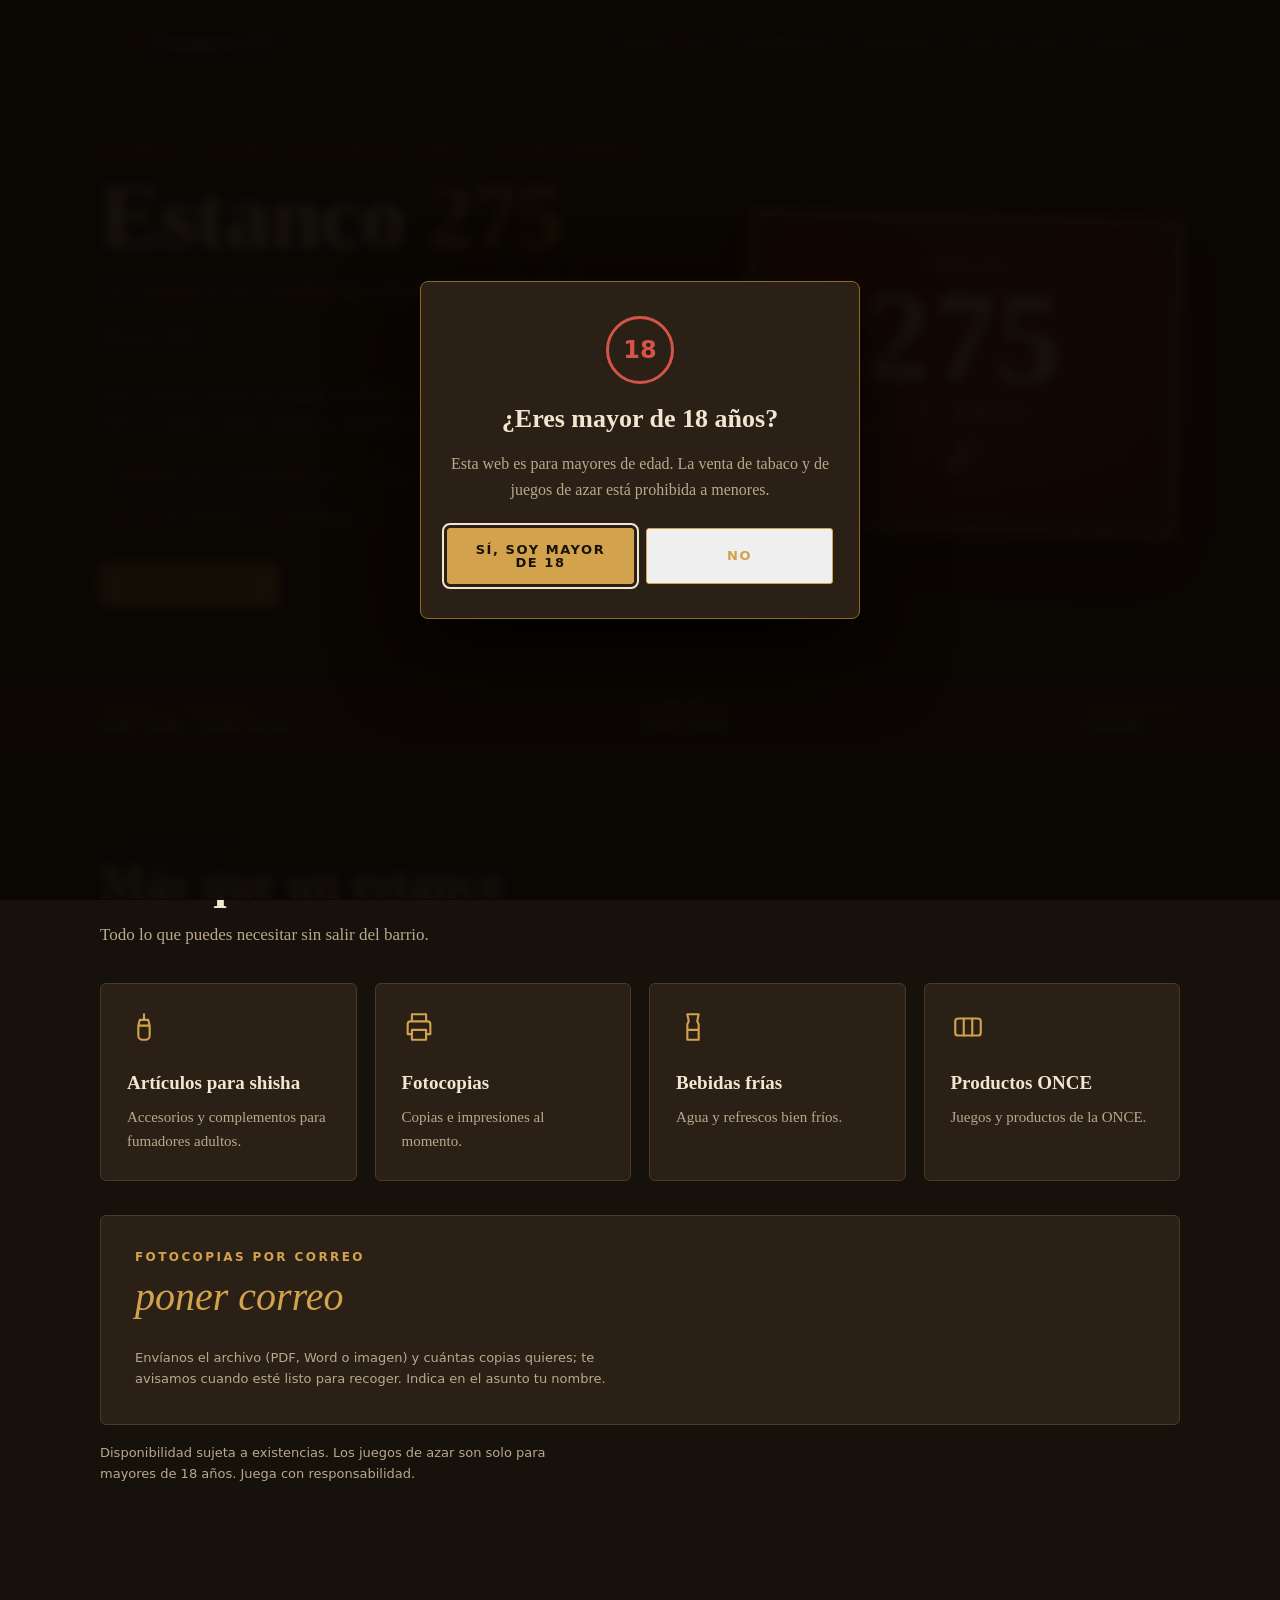
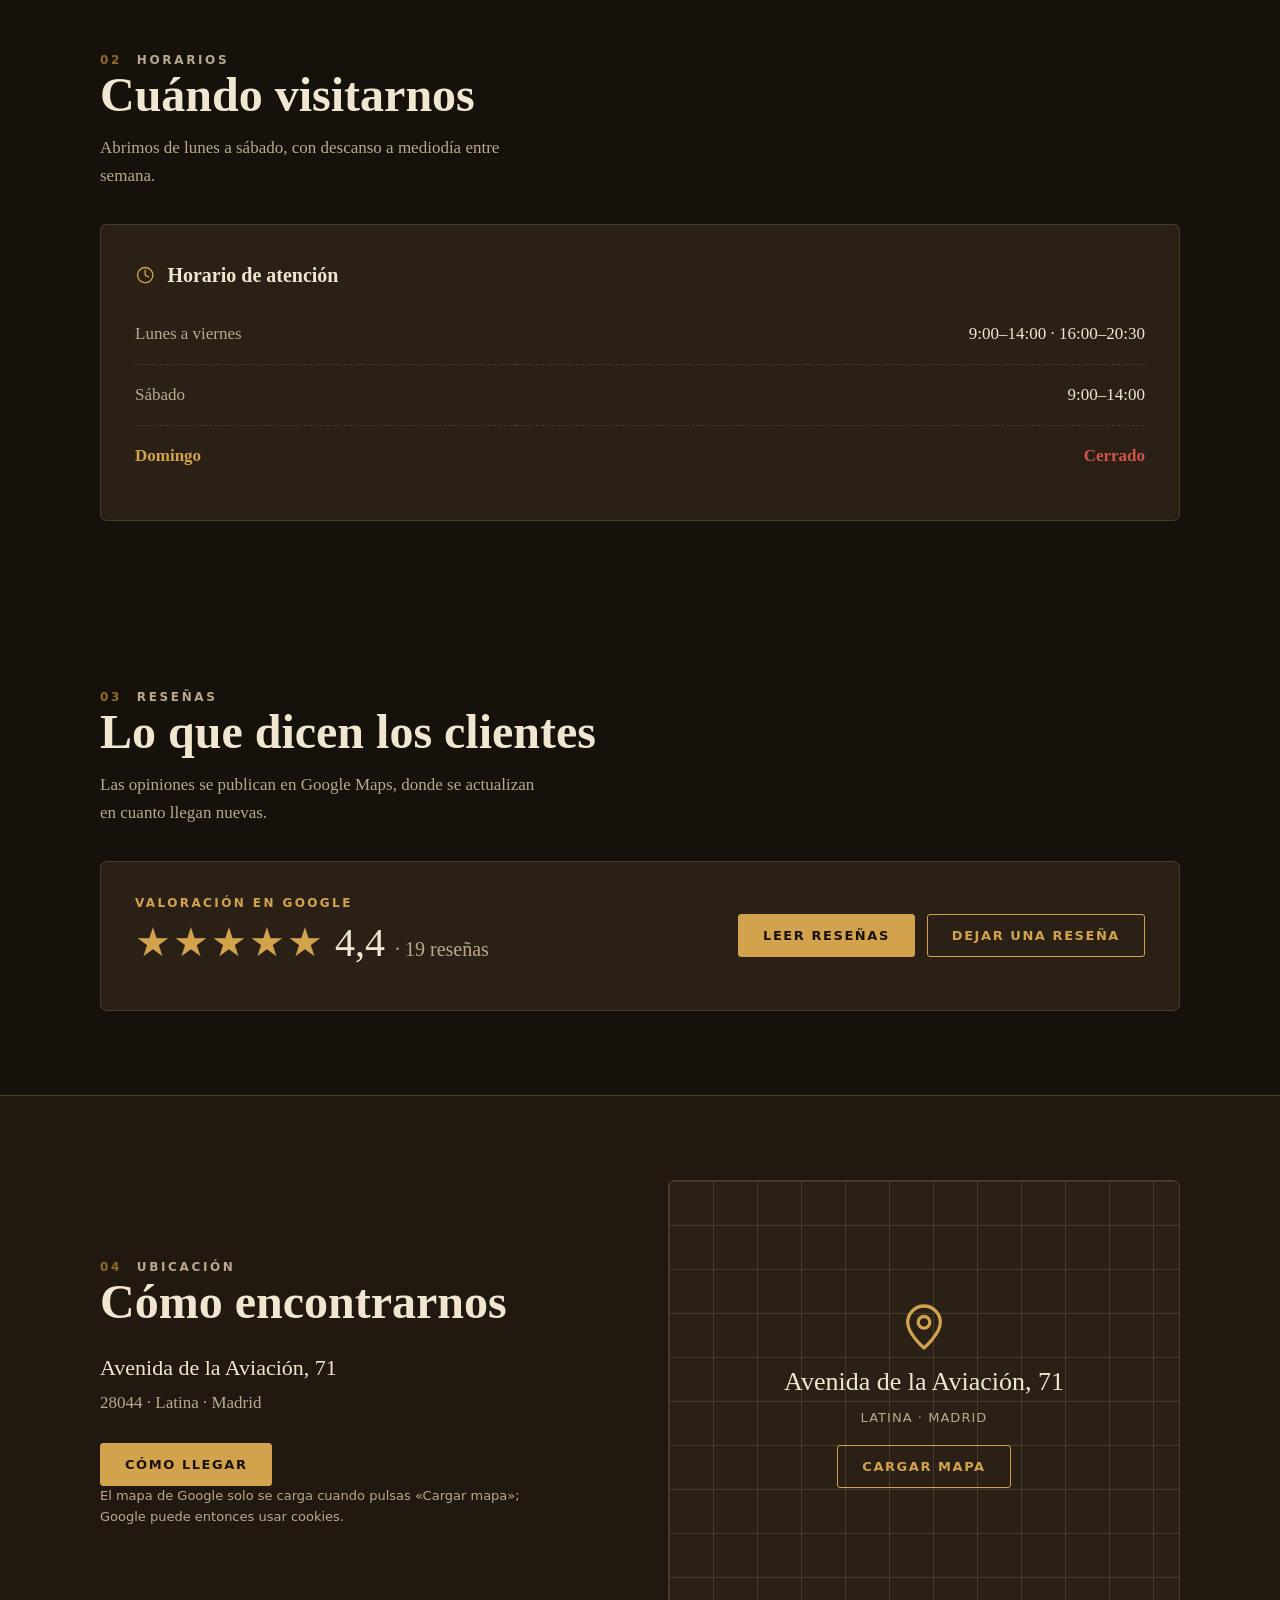
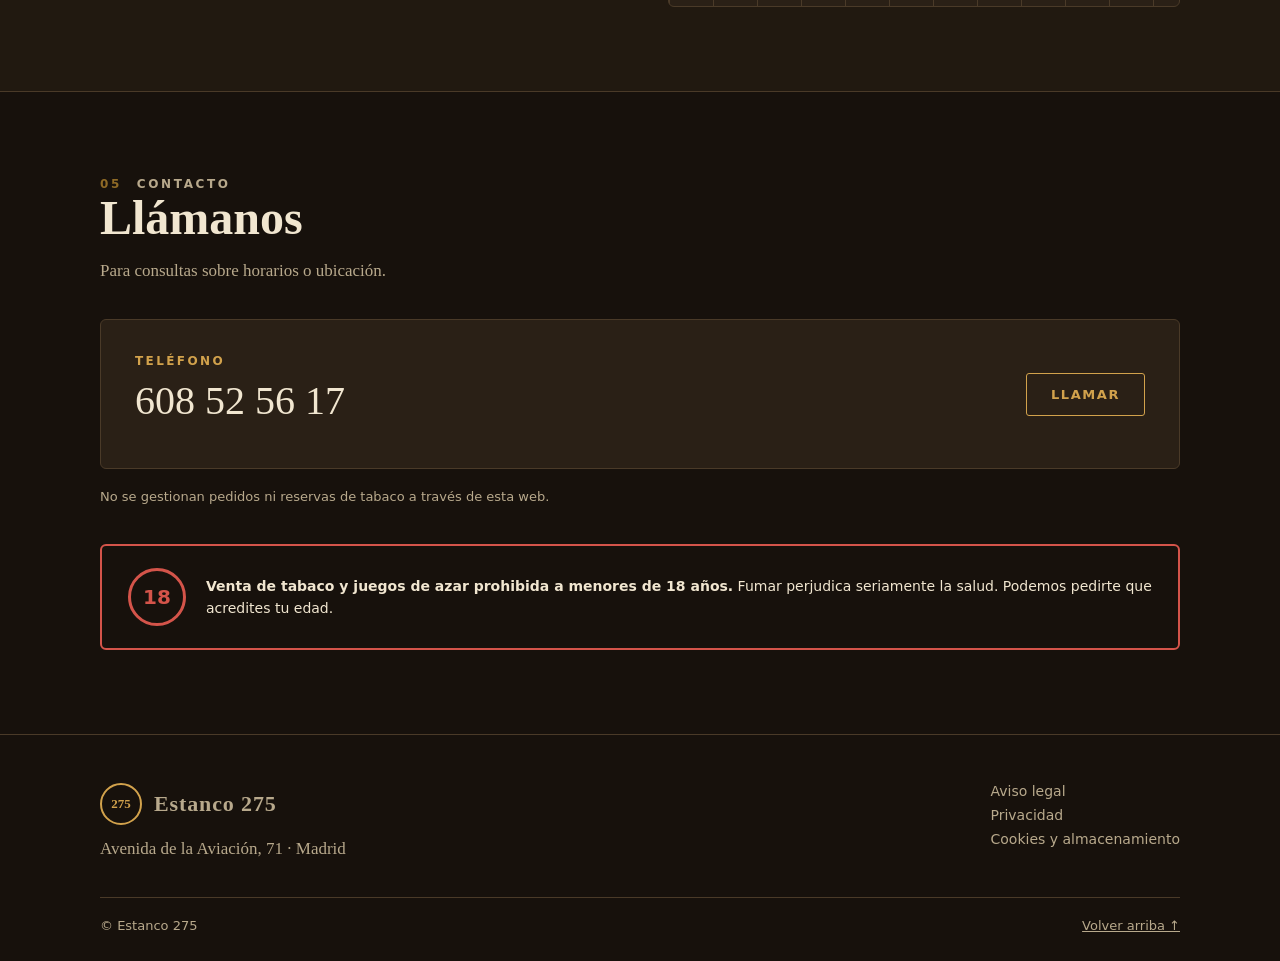
==== commit 9f6d2f54: "Aviso de mayoria de edad (18) al entrar Co-Authored-By: Claude Sonnet 5.5 <noreply@anthropic.com>" ====
--- a/index.html
+++ b/index.html
@@ -136,6 +136,7 @@
   <div class="wrap footer-bottom"><span>© Estanco 275</span><a href="#inicio">Volver arriba ↑</a></div>
 </footer>
 <script src="/assets/datos.js" defer></script>
+<script src="/assets/edad.js" defer></script>
 <script>
 (function(){var b=document.getElementById('cargar-mapa');if(!b)return;b.addEventListener('click',function(){var p=document.getElementById('mapa');p.innerHTML='<iframe title="Mapa de Estanco 275" src="https://www.google.com/maps/embed?pb=!1m18!1m12!1m3!1d3039.53587277198!2d-3.775388!3d40.37481450000001!2m3!1f0!2f0!3f0!3m2!1i1024!2i768!4f13.1!3m3!1m2!1s0xd41890064ca05d3%3A0x3969ba17244f8f86!2sEstanco%20275!5e0!3m2!1ses!2ses!4v1791995680441!5m2!1ses!2ses" style="border:0;width:100%;height:100%" allowfullscreen loading="lazy" referrerpolicy="strict-origin-when-cross-origin"></iframe>';p.classList.add('loaded')})})();
 (function(){var d=new Date().getDay();document.querySelectorAll('#tabla-horario tr').forEach(function(r){if(r.dataset.d.split(',').indexOf(String(d))>-1)r.classList.add('today')})})();
--- a/assets/styles.css
+++ b/assets/styles.css
@@ -108,3 +108,12 @@
 }
 .strip i{font-style:normal;color:var(--ink);text-transform:none;letter-spacing:.02em;display:block;margin-top:2px}.addr-line{color:var(--ink);font-size:inherit}
 .strip b{display:block}
+.age-lock{overflow:hidden}
+.age-gate{position:fixed;inset:0;z-index:100;display:grid;place-items:center;padding:20px;background:rgba(10,6,3,.94);backdrop-filter:blur(6px)}
+.age-box{width:min(440px,100%);text-align:center;background:var(--panel);border:1px solid var(--brass2);border-radius:8px;padding:34px 26px;box-shadow:0 30px 80px #000a}
+.age-badge{display:grid;place-items:center;width:68px;height:68px;margin:0 auto 14px;border:3px solid var(--red);border-radius:50%;color:var(--red);font:800 24px system-ui,sans-serif}
+.age-box h2{margin:0 0 10px;font-size:26px}
+.age-box p{margin:0 0 24px;color:var(--mute);font-size:16px}
+.age-actions{display:flex;gap:12px;flex-direction:column}
+.age-actions .button{justify-content:center;cursor:pointer;width:100%}
+@media(min-width:480px){.age-actions{flex-direction:row}.age-actions .button{width:auto;flex:1}}
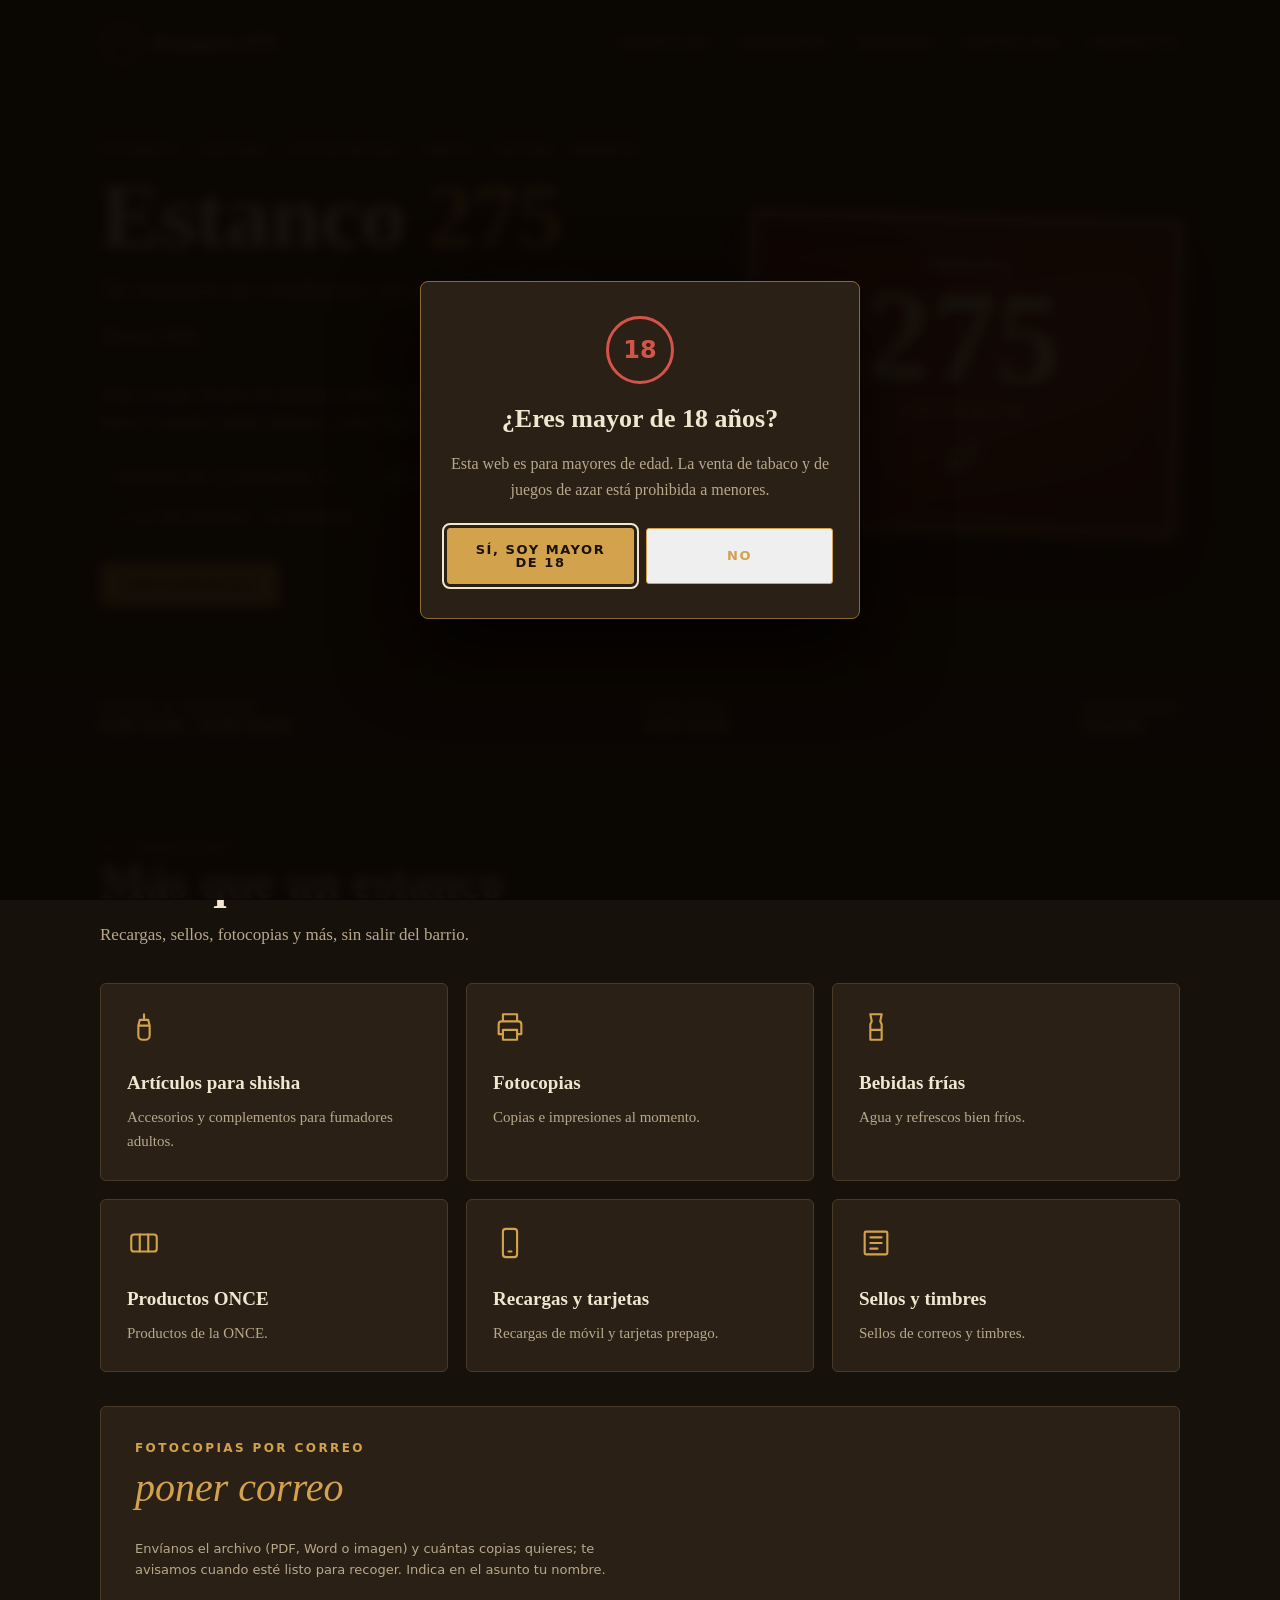
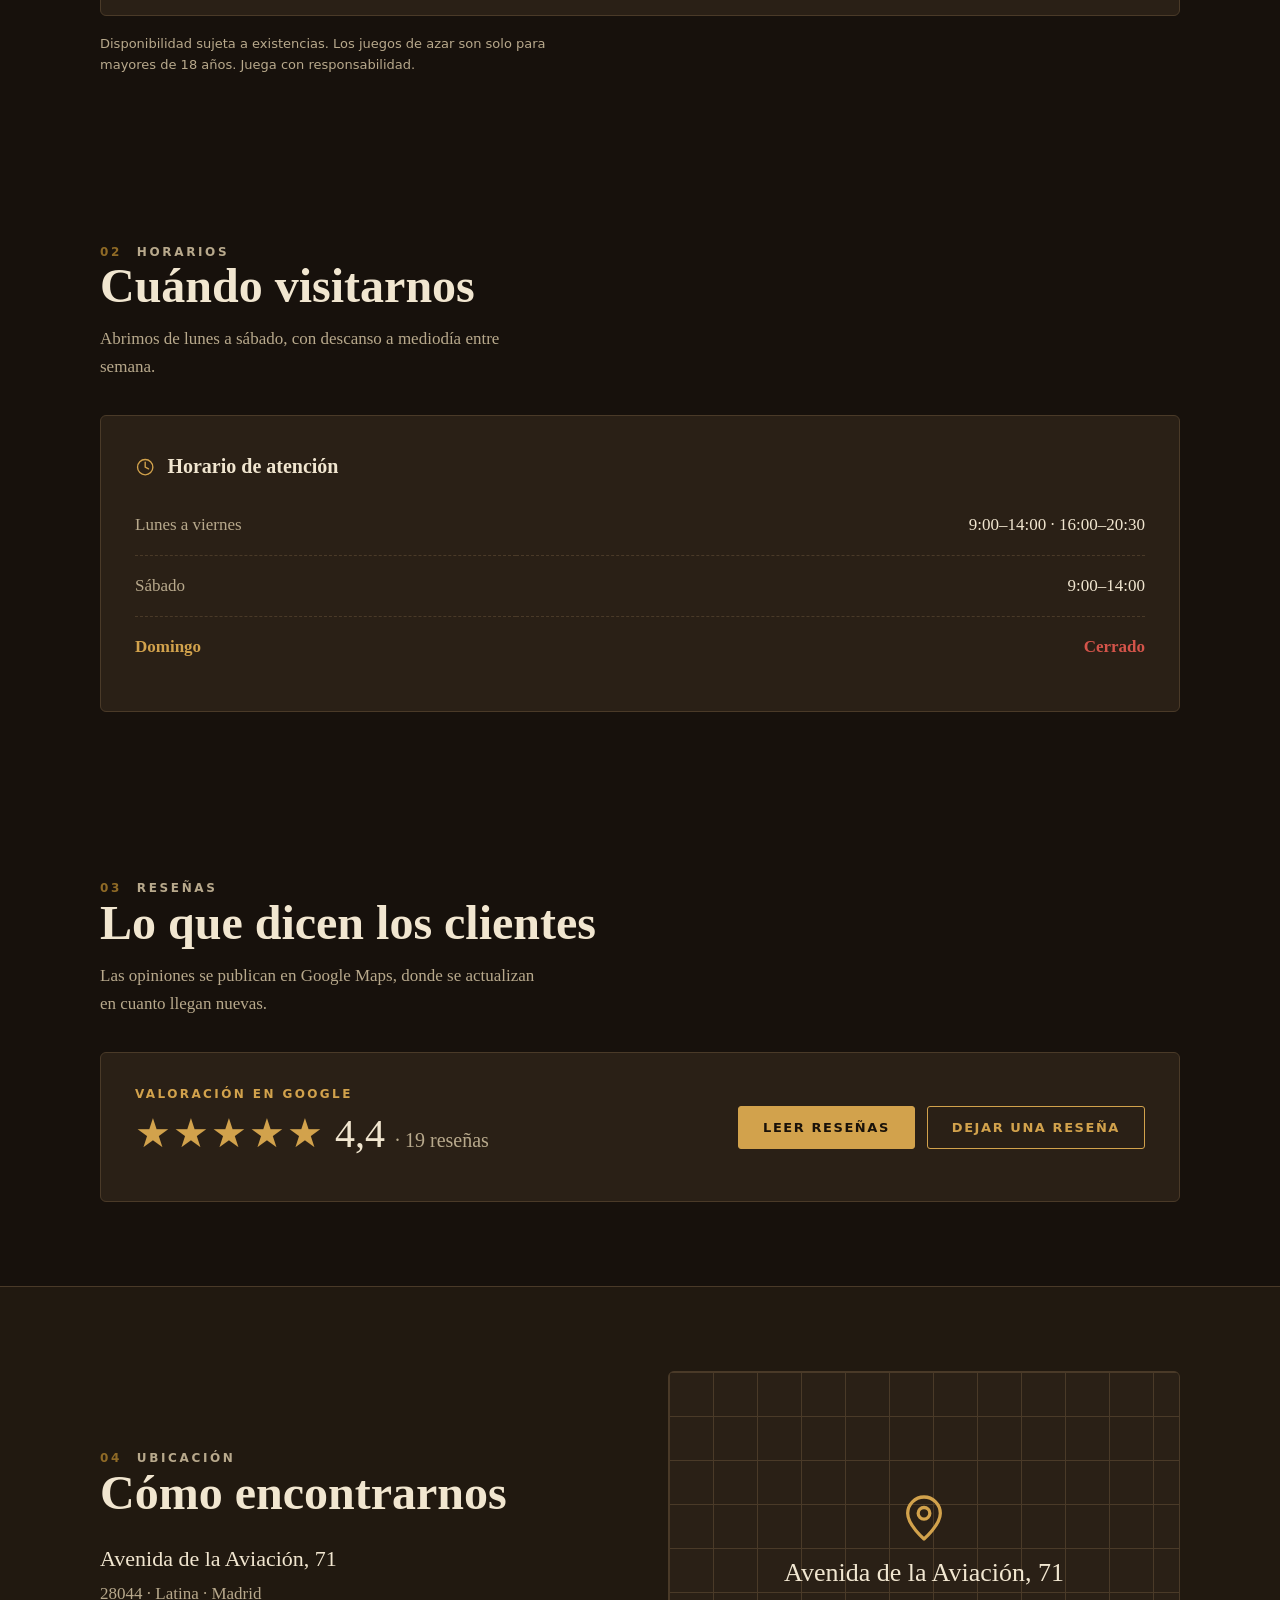
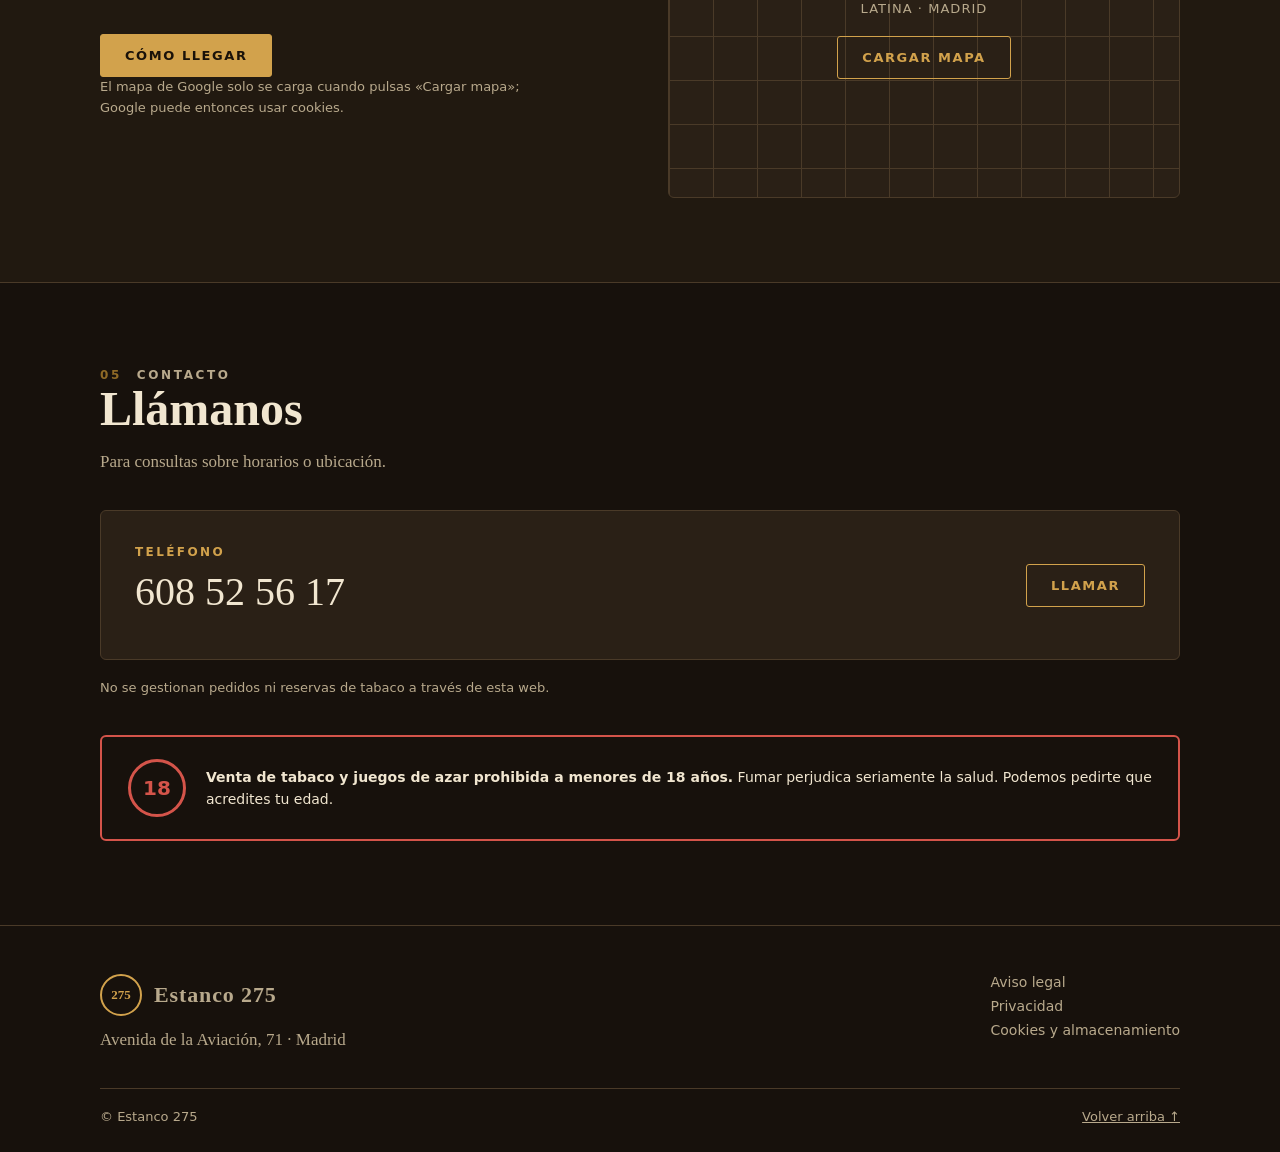
==== commit 63548cdc: "Servicios: recargas, tarjetas y sellos; ONCE sin juegos Co-Authored-By: Claude Sonnet 5.5 <noreply@a" ====
--- a/index.html
+++ b/index.html
@@ -4,16 +4,16 @@
 <meta charset="utf-8">
 <meta name="viewport" content="width=device-width,initial-scale=1">
 <title>Estanco 275 · Estanco, shisha y fotocopias en Latina, Madrid</title>
-<meta name="description" content="Estanco 275 en Latina, Madrid: Avenida de la Aviación, 71. Estanco, artículos para shisha, fotocopias, bebidas frías y productos ONCE. Horarios, reseñas y teléfono.">
+<meta name="description" content="Estanco 275 en Latina, Madrid: Avenida de la Aviación, 71. Estanco, artículos para shisha, fotocopias, recargas, sellos, bebidas frías y productos ONCE. Horarios, reseñas y teléfono.">
 <meta name="theme-color" content="#17110c">
 <meta name="robots" content="index,follow,max-image-preview:large">
 <meta name="geo.region" content="ES-M"><meta name="geo.placename" content="Madrid">
 <meta property="og:type" content="website"><meta property="og:locale" content="es_ES"><meta property="og:site_name" content="Estanco 275">
 <meta property="og:title" content="Estanco 275 · Av. de la Aviación 71, Madrid">
-<meta property="og:description" content="Estanco, artículos para shisha, fotocopias, bebidas frías y productos ONCE en Latina (Madrid). Horarios y cómo llegar.">
+<meta property="og:description" content="Estanco, artículos para shisha, fotocopias, recargas, sellos, bebidas frías y productos ONCE en Latina (Madrid). Horarios y cómo llegar.">
 <meta name="twitter:card" content="summary">
 <script type="application/ld+json">
-{"@context":"https://schema.org","@type":"Store","name":"Estanco 275","description":"Estanco en Latina (Madrid) con artículos para shisha, fotocopias, bebidas frías y productos ONCE.","telephone":"+34608525617","address":{"@type":"PostalAddress","streetAddress":"Avenida de la Aviación, 71","postalCode":"28044","addressLocality":"Madrid","addressRegion":"Comunidad de Madrid","addressCountry":"ES"},"geo":{"@type":"GeoCoordinates","latitude":40.3748145,"longitude":-3.775388},"hasMap":"https://www.google.com/maps/place/Estanco+275/@40.3748145,-3.775388,17z"}
+{"@context":"https://schema.org","@type":"Store","name":"Estanco 275","description":"Estanco en Latina (Madrid) con artículos para shisha, fotocopias, recargas, sellos, bebidas frías y productos ONCE.","telephone":"+34608525617","address":{"@type":"PostalAddress","streetAddress":"Avenida de la Aviación, 71","postalCode":"28044","addressLocality":"Madrid","addressRegion":"Comunidad de Madrid","addressCountry":"ES"},"geo":{"@type":"GeoCoordinates","latitude":40.3748145,"longitude":-3.775388},"hasMap":"https://www.google.com/maps/place/Estanco+275/@40.3748145,-3.775388,17z"}
 </script>
 <link rel="icon" type="image/svg+xml" href="./assets/favicon.svg">
 <link rel="stylesheet" href="./assets/styles.css">
@@ -52,13 +52,15 @@
     <div class="section-heading">
       <p class="eyebrow"><span class="section-number">01</span> Servicios</p>
       <h2 id="servicios-titulo">Más que un estanco</h2>
-      <p>Todo lo que puedes necesitar sin salir del barrio.</p>
+      <p>Recargas, sellos, fotocopias y más, sin salir del barrio.</p>
     </div>
     <ul class="services">
       <li><svg class="icon" viewBox="0 0 24 24" fill="none" stroke="currentColor" stroke-width="1.5" stroke-linecap="round" stroke-linejoin="round" aria-hidden="true"><path d="M12 3v4M9 7h6l1 4H8l1-4ZM8 11v7a3 3 0 0 0 3 3h2a3 3 0 0 0 3-3v-7"/></svg><h3>Artículos para shisha</h3><p>Accesorios y complementos para fumadores adultos.</p></li>
       <li><svg class="icon" viewBox="0 0 24 24" fill="none" stroke="currentColor" stroke-width="1.5" stroke-linecap="round" stroke-linejoin="round" aria-hidden="true"><path d="M7 8V3h10v5M7 17H4v-7a2 2 0 0 1 2-2h12a2 2 0 0 1 2 2v7h-3M7 14h10v7H7z"/></svg><h3>Fotocopias</h3><p>Copias e impresiones al momento.</p></li>
       <li><svg class="icon" viewBox="0 0 24 24" fill="none" stroke="currentColor" stroke-width="1.5" stroke-linecap="round" stroke-linejoin="round" aria-hidden="true"><path d="M8 3h8l-1 5 1 2v11H8V10l1-2-1-5ZM8 14h8"/></svg><h3>Bebidas frías</h3><p>Agua y refrescos bien fríos.</p></li>
-      <li><svg class="icon" viewBox="0 0 24 24" fill="none" stroke="currentColor" stroke-width="1.5" stroke-linecap="round" stroke-linejoin="round" aria-hidden="true"><rect x="3" y="6" width="18" height="12" rx="2"/><path d="M9 6v12M15 6v12"/></svg><h3>Productos ONCE</h3><p>Juegos y productos de la ONCE.</p></li>
+      <li><svg class="icon" viewBox="0 0 24 24" fill="none" stroke="currentColor" stroke-width="1.5" stroke-linecap="round" stroke-linejoin="round" aria-hidden="true"><rect x="3" y="6" width="18" height="12" rx="2"/><path d="M9 6v12M15 6v12"/></svg><h3>Productos ONCE</h3><p>Productos de la ONCE.</p></li>
+      <li><svg class="icon" viewBox="0 0 24 24" fill="none" stroke="currentColor" stroke-width="1.5" stroke-linecap="round" stroke-linejoin="round" aria-hidden="true"><rect x="7" y="2" width="10" height="20" rx="2"/><path d="M11 18h2"/></svg><h3>Recargas y tarjetas</h3><p>Recargas de móvil y tarjetas prepago.</p></li>
+      <li><svg class="icon" viewBox="0 0 24 24" fill="none" stroke="currentColor" stroke-width="1.5" stroke-linecap="round" stroke-linejoin="round" aria-hidden="true"><rect x="4" y="4" width="16" height="16" rx="1"/><path d="M8 8h8M8 12h8M8 16h5"/></svg><h3>Sellos y timbres</h3><p>Sellos de correos y timbres.</p></li>
     </ul>
     <article class="card contact-card" id="fotocopias">
       <div><small>Fotocopias por correo</small><p class="big pending" id="correo-fotocopias">poner correo</p><p class="contact-note">Envíanos el archivo (PDF, Word o imagen) y cuántas copias quieres; te avisamos cuando esté listo para recoger. Indica en el asunto tu nombre.</p></div>
--- a/assets/styles.css
+++ b/assets/styles.css
@@ -117,3 +117,4 @@
 .age-actions{display:flex;gap:12px;flex-direction:column}
 .age-actions .button{justify-content:center;cursor:pointer;width:100%}
 @media(min-width:480px){.age-actions{flex-direction:row}.age-actions .button{width:auto;flex:1}}
+@media(min-width:821px){.services{grid-template-columns:repeat(3,1fr)}}
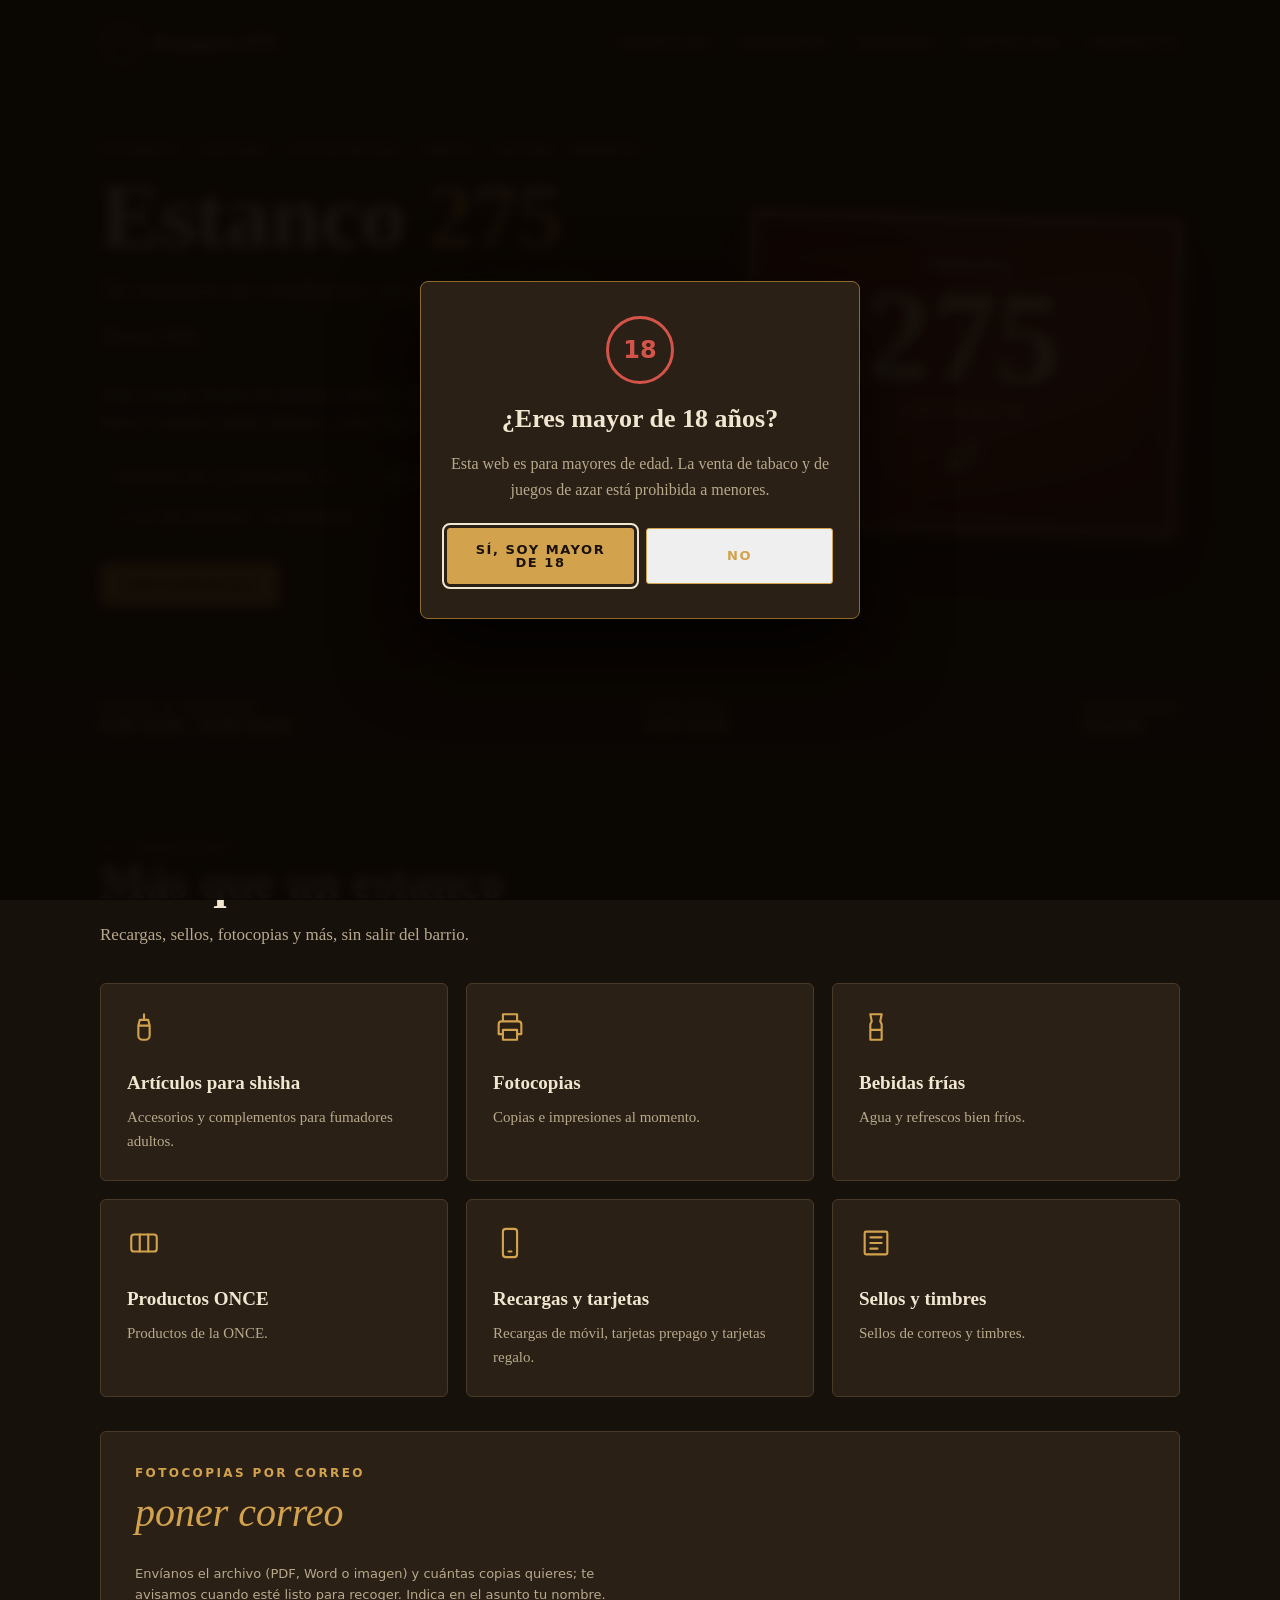
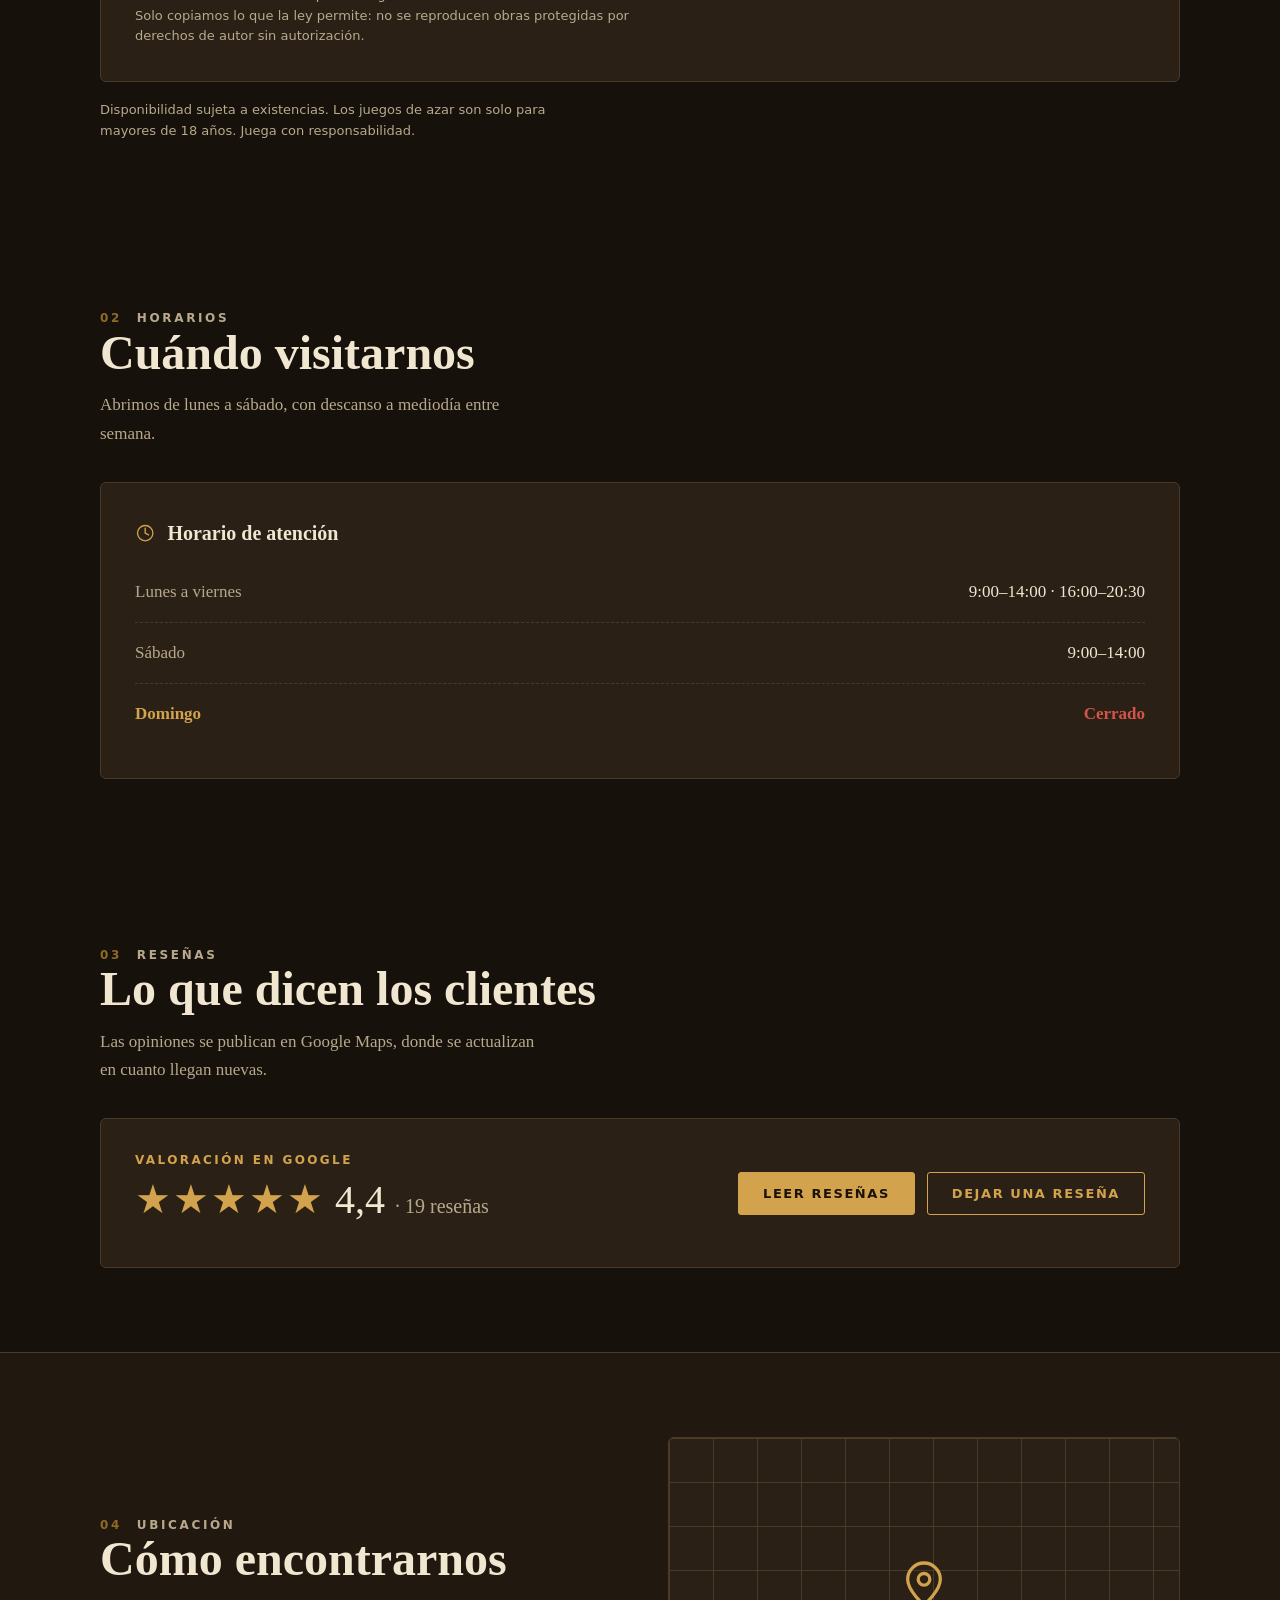
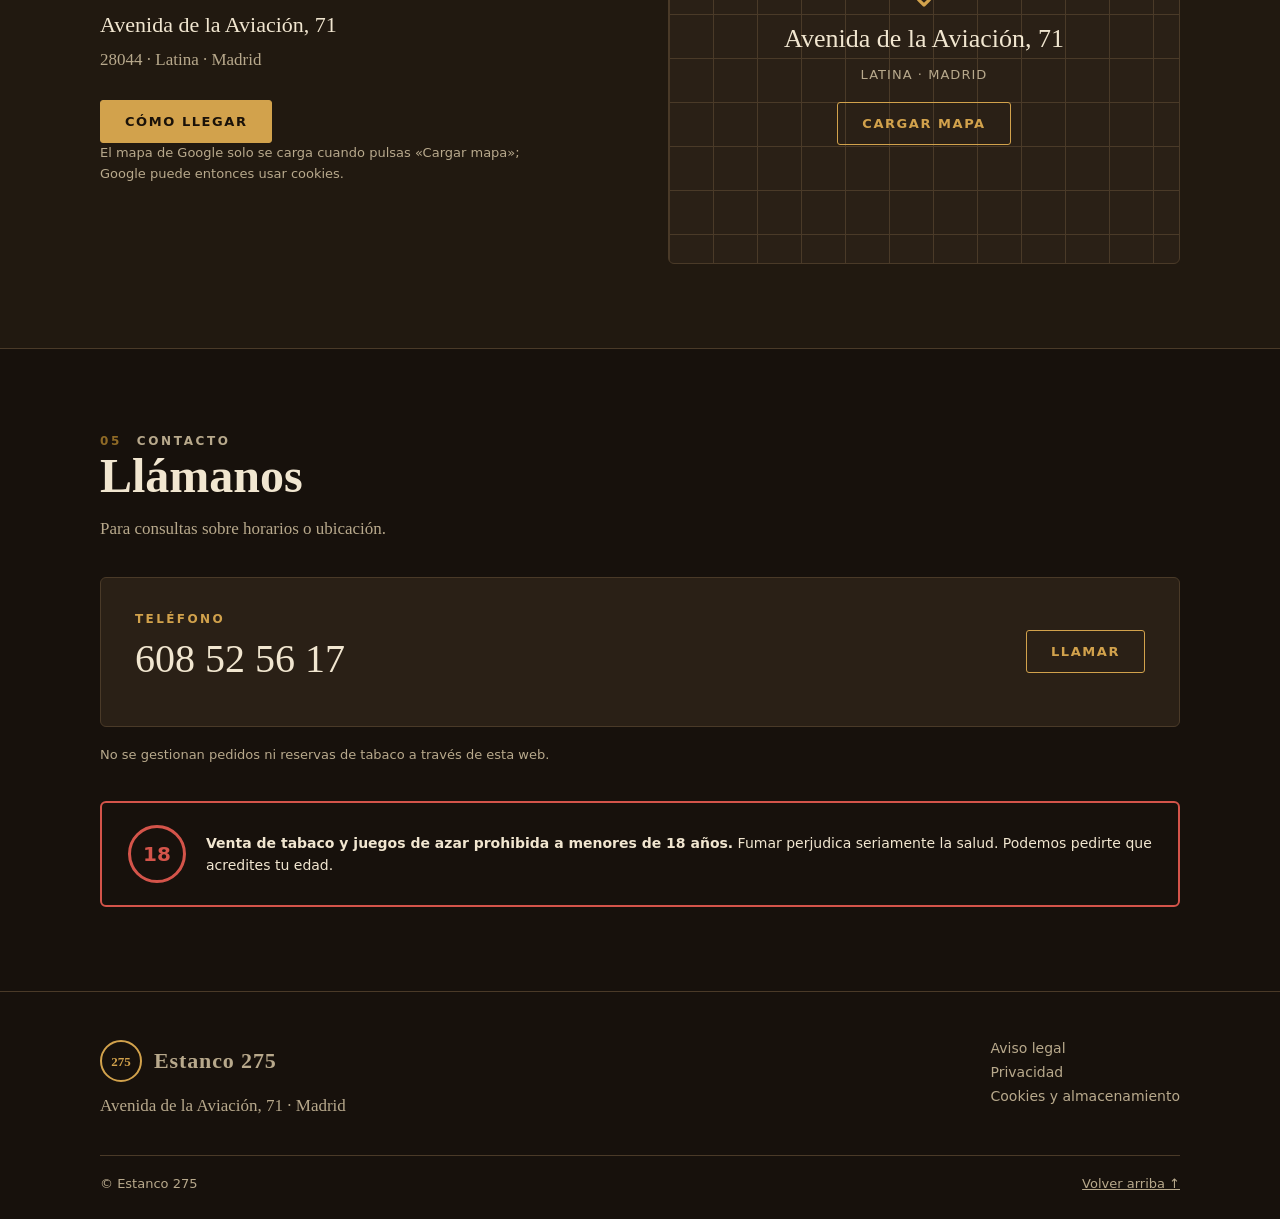
==== commit f6b976bf: "Tarjetas regalo y aviso de derechos de autor en fotocopias Co-Authored-By: Claude Sonnet 5.5 <norepl" ====
--- a/index.html
+++ b/index.html
@@ -59,11 +59,11 @@
       <li><svg class="icon" viewBox="0 0 24 24" fill="none" stroke="currentColor" stroke-width="1.5" stroke-linecap="round" stroke-linejoin="round" aria-hidden="true"><path d="M7 8V3h10v5M7 17H4v-7a2 2 0 0 1 2-2h12a2 2 0 0 1 2 2v7h-3M7 14h10v7H7z"/></svg><h3>Fotocopias</h3><p>Copias e impresiones al momento.</p></li>
       <li><svg class="icon" viewBox="0 0 24 24" fill="none" stroke="currentColor" stroke-width="1.5" stroke-linecap="round" stroke-linejoin="round" aria-hidden="true"><path d="M8 3h8l-1 5 1 2v11H8V10l1-2-1-5ZM8 14h8"/></svg><h3>Bebidas frías</h3><p>Agua y refrescos bien fríos.</p></li>
       <li><svg class="icon" viewBox="0 0 24 24" fill="none" stroke="currentColor" stroke-width="1.5" stroke-linecap="round" stroke-linejoin="round" aria-hidden="true"><rect x="3" y="6" width="18" height="12" rx="2"/><path d="M9 6v12M15 6v12"/></svg><h3>Productos ONCE</h3><p>Productos de la ONCE.</p></li>
-      <li><svg class="icon" viewBox="0 0 24 24" fill="none" stroke="currentColor" stroke-width="1.5" stroke-linecap="round" stroke-linejoin="round" aria-hidden="true"><rect x="7" y="2" width="10" height="20" rx="2"/><path d="M11 18h2"/></svg><h3>Recargas y tarjetas</h3><p>Recargas de móvil y tarjetas prepago.</p></li>
+      <li><svg class="icon" viewBox="0 0 24 24" fill="none" stroke="currentColor" stroke-width="1.5" stroke-linecap="round" stroke-linejoin="round" aria-hidden="true"><rect x="7" y="2" width="10" height="20" rx="2"/><path d="M11 18h2"/></svg><h3>Recargas y tarjetas</h3><p>Recargas de móvil, tarjetas prepago y tarjetas regalo.</p></li>
       <li><svg class="icon" viewBox="0 0 24 24" fill="none" stroke="currentColor" stroke-width="1.5" stroke-linecap="round" stroke-linejoin="round" aria-hidden="true"><rect x="4" y="4" width="16" height="16" rx="1"/><path d="M8 8h8M8 12h8M8 16h5"/></svg><h3>Sellos y timbres</h3><p>Sellos de correos y timbres.</p></li>
     </ul>
     <article class="card contact-card" id="fotocopias">
-      <div><small>Fotocopias por correo</small><p class="big pending" id="correo-fotocopias">poner correo</p><p class="contact-note">Envíanos el archivo (PDF, Word o imagen) y cuántas copias quieres; te avisamos cuando esté listo para recoger. Indica en el asunto tu nombre.</p></div>
+      <div><small>Fotocopias por correo</small><p class="big pending" id="correo-fotocopias">poner correo</p><p class="contact-note">Envíanos el archivo (PDF, Word o imagen) y cuántas copias quieres; te avisamos cuando esté listo para recoger. Indica en el asunto tu nombre. Solo copiamos lo que la ley permite: no se reproducen obras protegidas por derechos de autor sin autorización.</p></div>
     </article>
     <p class="contact-note">Disponibilidad sujeta a existencias. Los juegos de azar son solo para mayores de 18 años. Juega con responsabilidad.</p>
   </section>
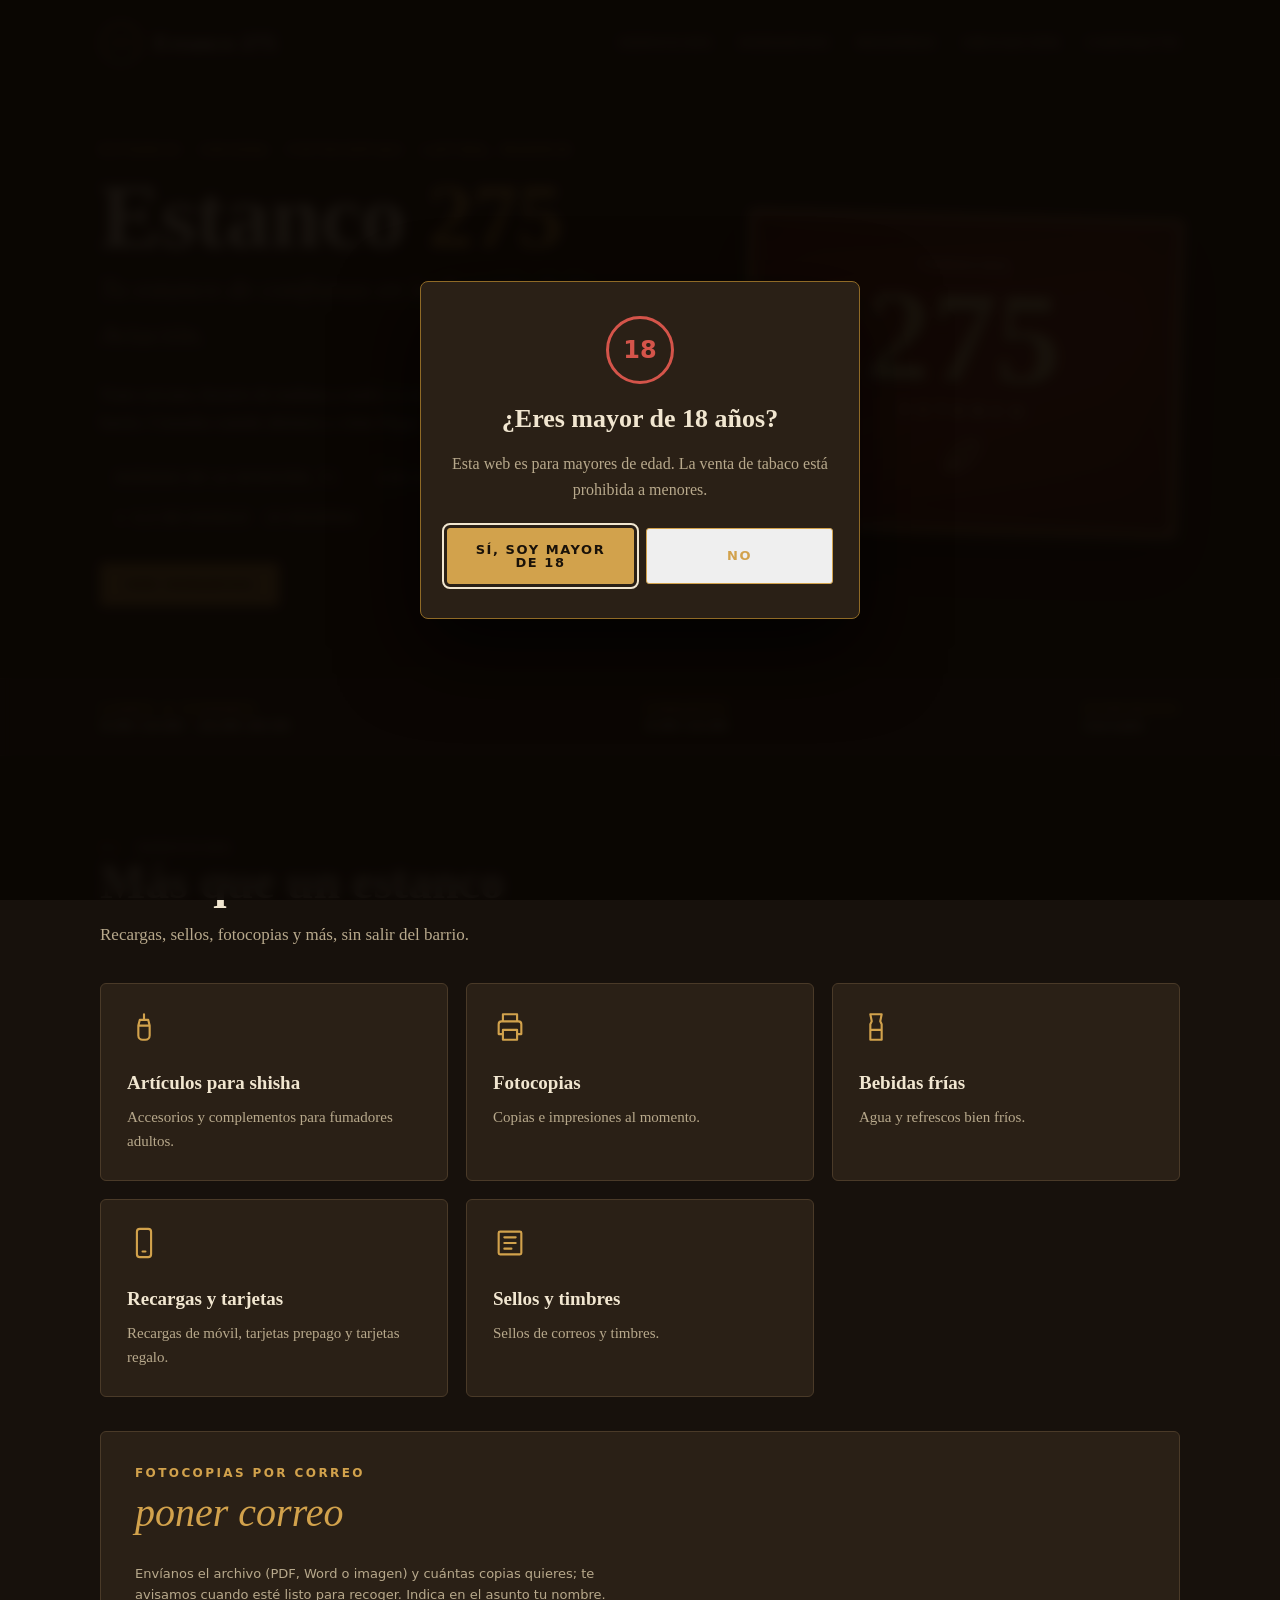
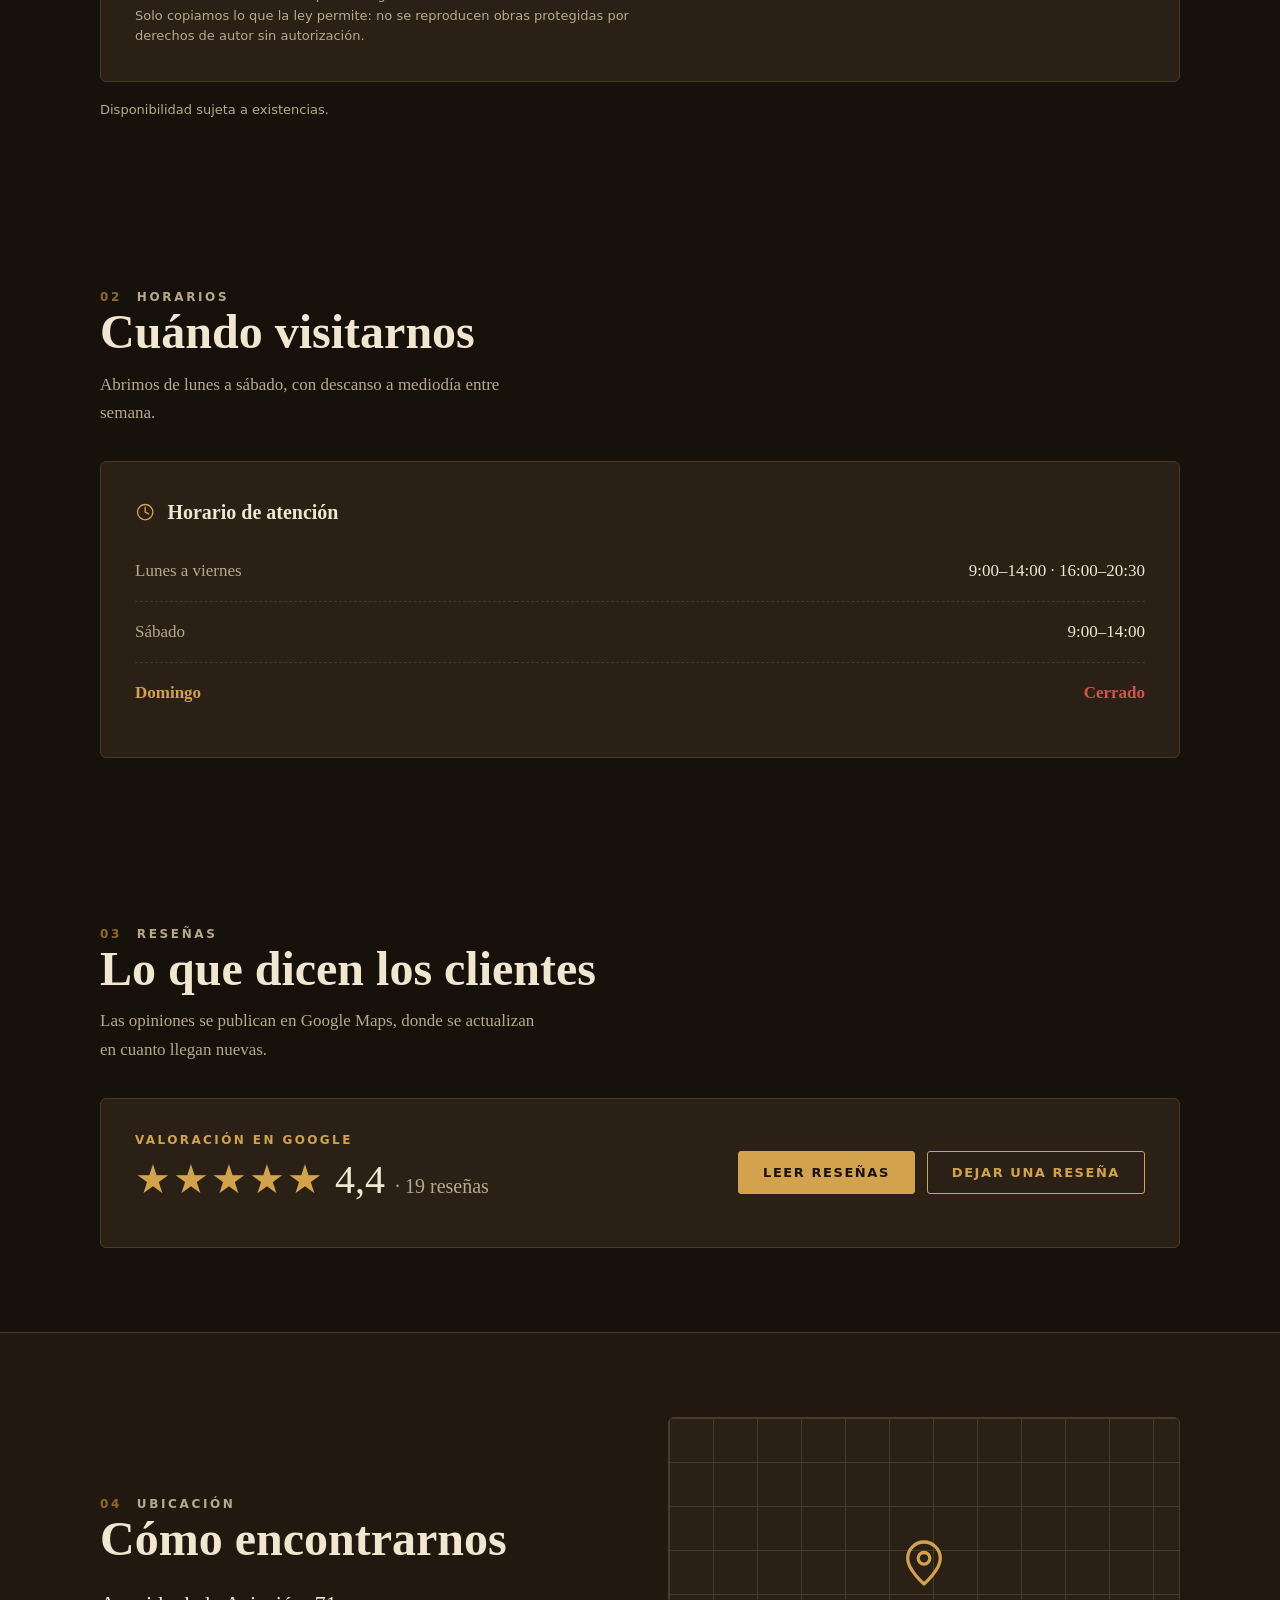
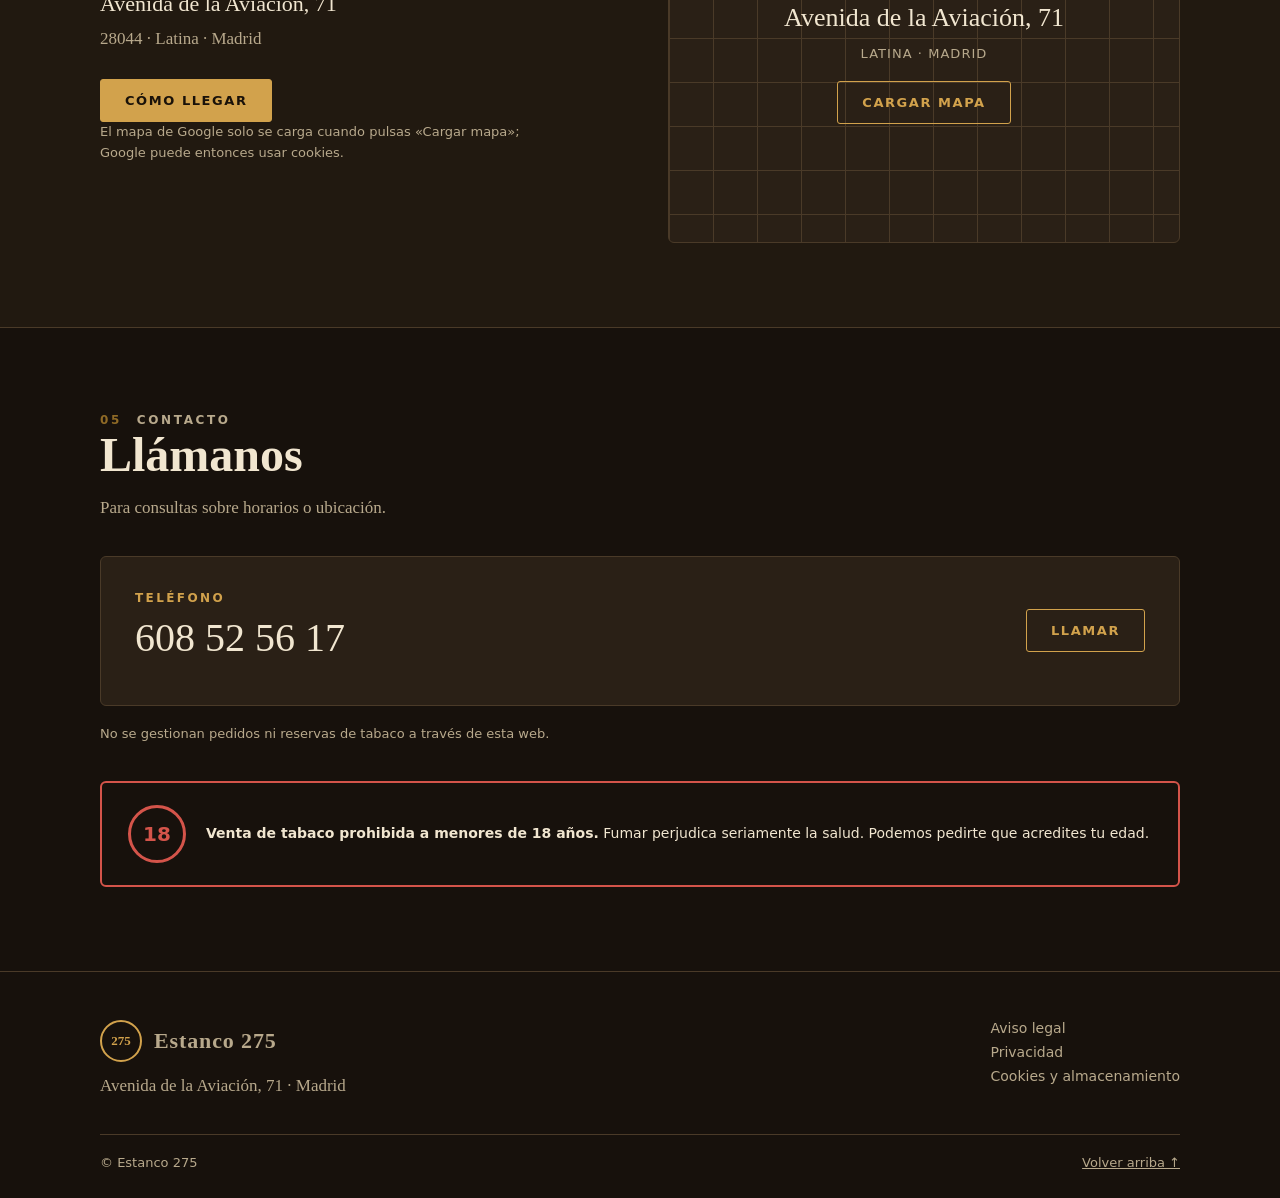
==== commit b8817169: "Quitar productos ONCE y menciones a juegos de azar Co-Authored-By: Claude Sonnet 5.5 <noreply@anthro" ====
--- a/index.html
+++ b/index.html
@@ -4,16 +4,16 @@
 <meta charset="utf-8">
 <meta name="viewport" content="width=device-width,initial-scale=1">
 <title>Estanco 275 · Estanco, shisha y fotocopias en Latina, Madrid</title>
-<meta name="description" content="Estanco 275 en Latina, Madrid: Avenida de la Aviación, 71. Estanco, artículos para shisha, fotocopias, recargas, sellos, bebidas frías y productos ONCE. Horarios, reseñas y teléfono.">
+<meta name="description" content="Estanco 275 en Latina, Madrid: Avenida de la Aviación, 71. Estanco, artículos para shisha, fotocopias, recargas, sellos y bebidas frías. Horarios, reseñas y teléfono.">
 <meta name="theme-color" content="#17110c">
 <meta name="robots" content="index,follow,max-image-preview:large">
 <meta name="geo.region" content="ES-M"><meta name="geo.placename" content="Madrid">
 <meta property="og:type" content="website"><meta property="og:locale" content="es_ES"><meta property="og:site_name" content="Estanco 275">
 <meta property="og:title" content="Estanco 275 · Av. de la Aviación 71, Madrid">
-<meta property="og:description" content="Estanco, artículos para shisha, fotocopias, recargas, sellos, bebidas frías y productos ONCE en Latina (Madrid). Horarios y cómo llegar.">
+<meta property="og:description" content="Estanco, artículos para shisha, fotocopias, recargas, sellos y bebidas frías en Latina (Madrid). Horarios y cómo llegar.">
 <meta name="twitter:card" content="summary">
 <script type="application/ld+json">
-{"@context":"https://schema.org","@type":"Store","name":"Estanco 275","description":"Estanco en Latina (Madrid) con artículos para shisha, fotocopias, recargas, sellos, bebidas frías y productos ONCE.","telephone":"+34608525617","address":{"@type":"PostalAddress","streetAddress":"Avenida de la Aviación, 71","postalCode":"28044","addressLocality":"Madrid","addressRegion":"Comunidad de Madrid","addressCountry":"ES"},"geo":{"@type":"GeoCoordinates","latitude":40.3748145,"longitude":-3.775388},"hasMap":"https://www.google.com/maps/place/Estanco+275/@40.3748145,-3.775388,17z"}
+{"@context":"https://schema.org","@type":"Store","name":"Estanco 275","description":"Estanco en Latina (Madrid) con artículos para shisha, fotocopias, recargas, sellos y bebidas frías.","telephone":"+34608525617","address":{"@type":"PostalAddress","streetAddress":"Avenida de la Aviación, 71","postalCode":"28044","addressLocality":"Madrid","addressRegion":"Comunidad de Madrid","addressCountry":"ES"},"geo":{"@type":"GeoCoordinates","latitude":40.3748145,"longitude":-3.775388},"hasMap":"https://www.google.com/maps/place/Estanco+275/@40.3748145,-3.775388,17z"}
 </script>
 <link rel="icon" type="image/svg+xml" href="./assets/favicon.svg">
 <link rel="stylesheet" href="./assets/styles.css">
@@ -27,7 +27,7 @@
 <main id="contenido" tabindex="-1">
   <section class="hero wrap" aria-labelledby="presentacion">
     <div>
-      <p class="eyebrow">Estanco · Shisha · Fotocopias · ONCE · Latina, Madrid</p>
+      <p class="eyebrow">Estanco · Shisha · Fotocopias · Latina, Madrid</p>
       <h1 id="presentacion">Estanco <span>275</span><span class="sr-only"> en Latina, Madrid</span></h1>
       <p class="hero-title">Tu estanco de confianza en la Avenida de la Aviación.</p>
       <p class="hero-description">Trato cercano, horario de mañana y tarde y a un paso del barrio. Consulta cuándo abrimos y cómo llegar.</p>
@@ -58,14 +58,13 @@
       <li><svg class="icon" viewBox="0 0 24 24" fill="none" stroke="currentColor" stroke-width="1.5" stroke-linecap="round" stroke-linejoin="round" aria-hidden="true"><path d="M12 3v4M9 7h6l1 4H8l1-4ZM8 11v7a3 3 0 0 0 3 3h2a3 3 0 0 0 3-3v-7"/></svg><h3>Artículos para shisha</h3><p>Accesorios y complementos para fumadores adultos.</p></li>
       <li><svg class="icon" viewBox="0 0 24 24" fill="none" stroke="currentColor" stroke-width="1.5" stroke-linecap="round" stroke-linejoin="round" aria-hidden="true"><path d="M7 8V3h10v5M7 17H4v-7a2 2 0 0 1 2-2h12a2 2 0 0 1 2 2v7h-3M7 14h10v7H7z"/></svg><h3>Fotocopias</h3><p>Copias e impresiones al momento.</p></li>
       <li><svg class="icon" viewBox="0 0 24 24" fill="none" stroke="currentColor" stroke-width="1.5" stroke-linecap="round" stroke-linejoin="round" aria-hidden="true"><path d="M8 3h8l-1 5 1 2v11H8V10l1-2-1-5ZM8 14h8"/></svg><h3>Bebidas frías</h3><p>Agua y refrescos bien fríos.</p></li>
-      <li><svg class="icon" viewBox="0 0 24 24" fill="none" stroke="currentColor" stroke-width="1.5" stroke-linecap="round" stroke-linejoin="round" aria-hidden="true"><rect x="3" y="6" width="18" height="12" rx="2"/><path d="M9 6v12M15 6v12"/></svg><h3>Productos ONCE</h3><p>Productos de la ONCE.</p></li>
       <li><svg class="icon" viewBox="0 0 24 24" fill="none" stroke="currentColor" stroke-width="1.5" stroke-linecap="round" stroke-linejoin="round" aria-hidden="true"><rect x="7" y="2" width="10" height="20" rx="2"/><path d="M11 18h2"/></svg><h3>Recargas y tarjetas</h3><p>Recargas de móvil, tarjetas prepago y tarjetas regalo.</p></li>
       <li><svg class="icon" viewBox="0 0 24 24" fill="none" stroke="currentColor" stroke-width="1.5" stroke-linecap="round" stroke-linejoin="round" aria-hidden="true"><rect x="4" y="4" width="16" height="16" rx="1"/><path d="M8 8h8M8 12h8M8 16h5"/></svg><h3>Sellos y timbres</h3><p>Sellos de correos y timbres.</p></li>
     </ul>
     <article class="card contact-card" id="fotocopias">
       <div><small>Fotocopias por correo</small><p class="big pending" id="correo-fotocopias">poner correo</p><p class="contact-note">Envíanos el archivo (PDF, Word o imagen) y cuántas copias quieres; te avisamos cuando esté listo para recoger. Indica en el asunto tu nombre. Solo copiamos lo que la ley permite: no se reproducen obras protegidas por derechos de autor sin autorización.</p></div>
     </article>
-    <p class="contact-note">Disponibilidad sujeta a existencias. Los juegos de azar son solo para mayores de 18 años. Juega con responsabilidad.</p>
+    <p class="contact-note">Disponibilidad sujeta a existencias. </p>
   </section>
 
   <section id="horarios" class="wrap section" aria-labelledby="horarios-titulo">
@@ -127,7 +126,7 @@
       <a class="button button-outline" data-bind-tel href="tel:+34608525617">Llamar</a>
     </article>
     <p class="contact-note">No se gestionan pedidos ni reservas de tabaco a través de esta web.</p>
-    <div class="legal18"><strong aria-hidden="true">18</strong><p><b>Venta de tabaco y juegos de azar prohibida a menores de 18 años.</b> Fumar perjudica seriamente la salud. Podemos pedirte que acredites tu edad.</p></div>
+    <div class="legal18"><strong aria-hidden="true">18</strong><p><b>Venta de tabaco prohibida a menores de 18 años.</b> Fumar perjudica seriamente la salud. Podemos pedirte que acredites tu edad.</p></div>
   </section>
 </main>
 <footer class="site-footer">
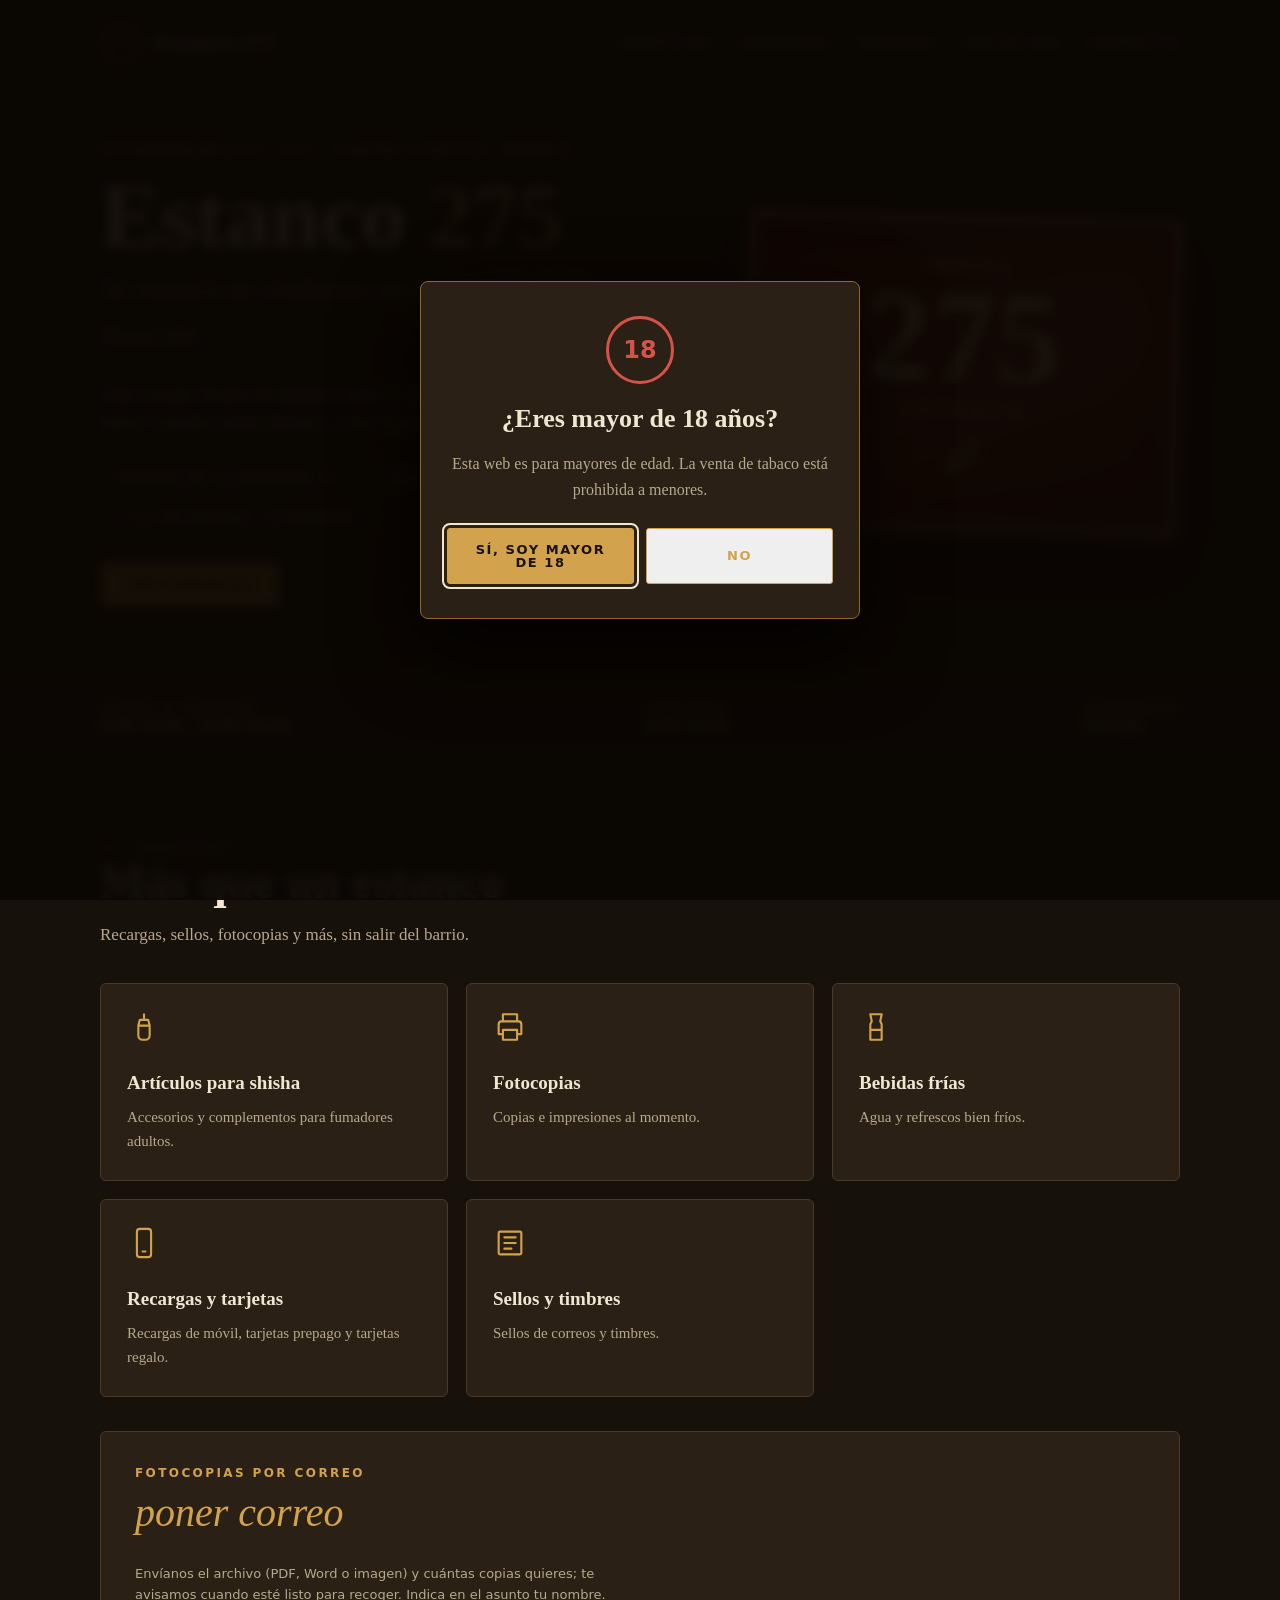
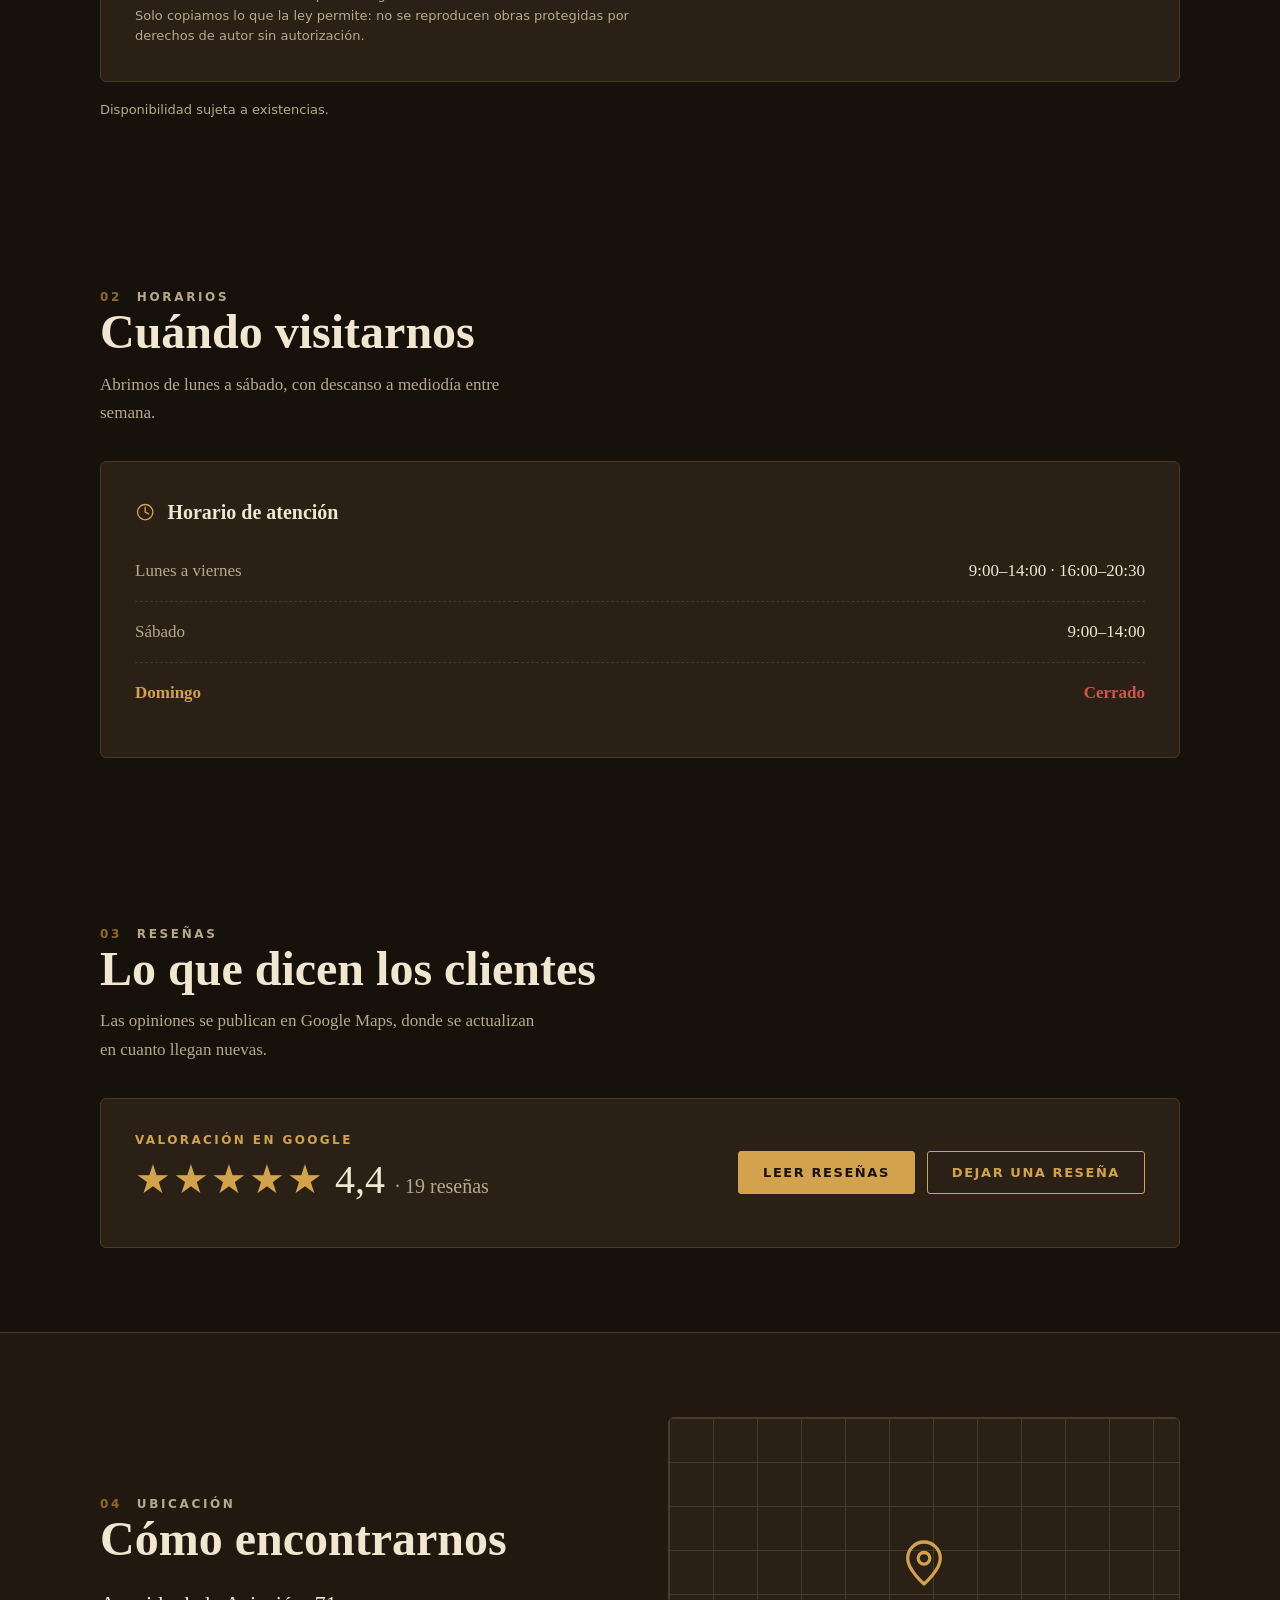
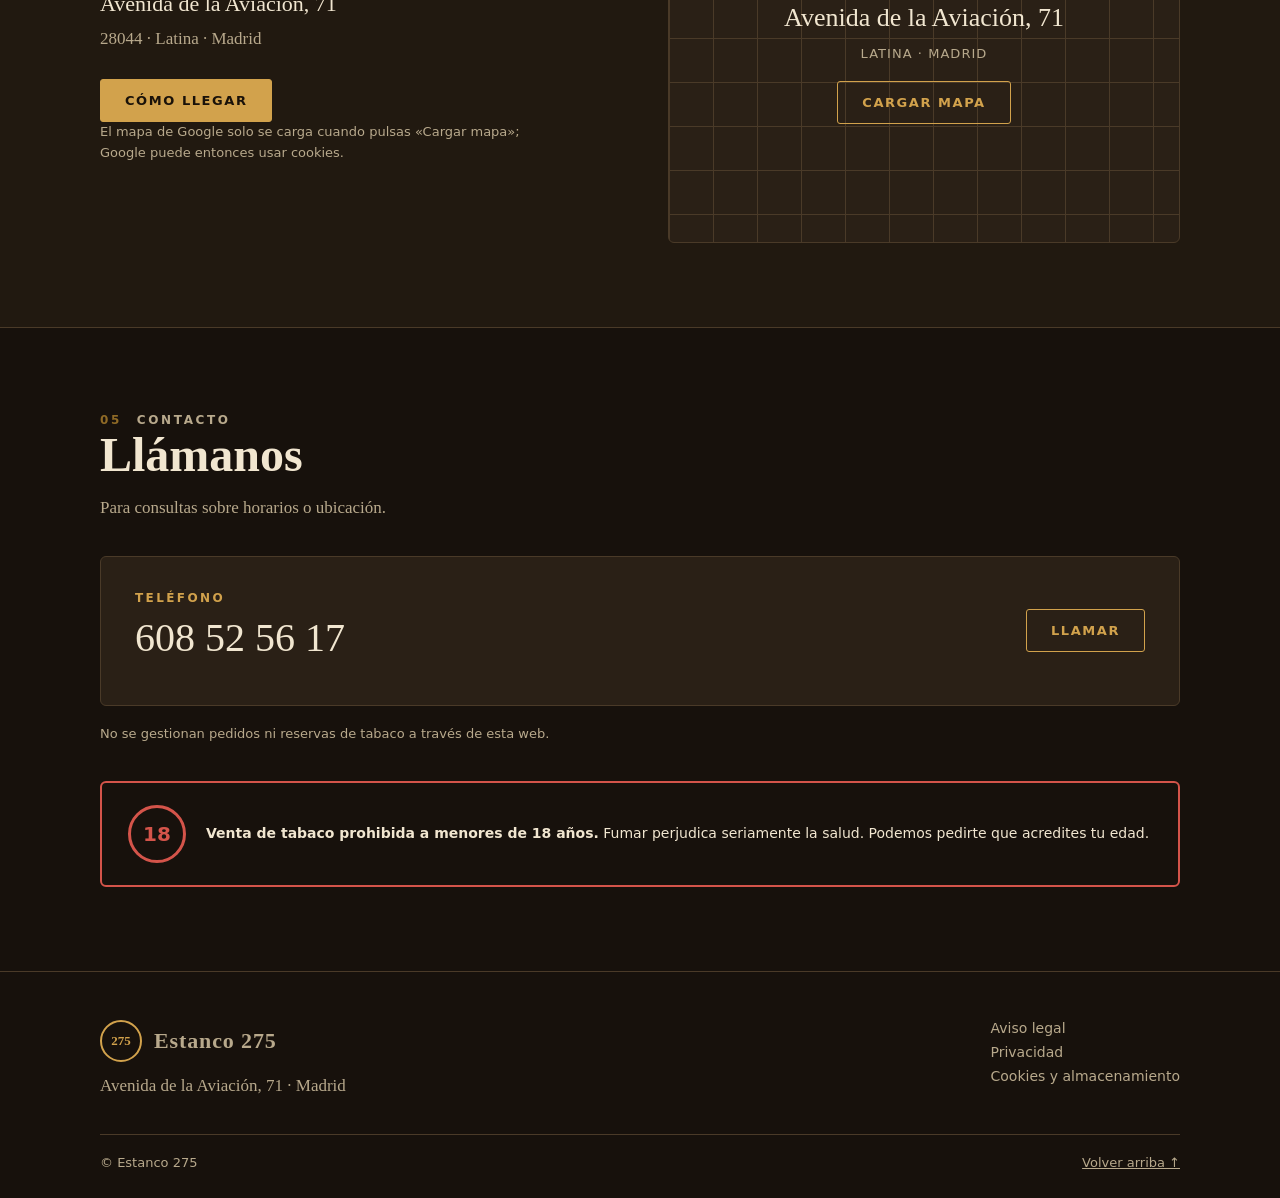
==== commit 3e18f58c: "Numero de expendeduria 275 (Cuatro Vientos) y CLAUDE.md al dia Co-Authored-By: Claude Sonnet 5.5 <no" ====
--- a/index.html
+++ b/index.html
@@ -27,8 +27,8 @@
 <main id="contenido" tabindex="-1">
   <section class="hero wrap" aria-labelledby="presentacion">
     <div>
-      <p class="eyebrow">Estanco · Shisha · Fotocopias · Latina, Madrid</p>
-      <h1 id="presentacion">Estanco <span>275</span><span class="sr-only"> en Latina, Madrid</span></h1>
+      <p class="eyebrow">Expendeduría n.º 275 · Cuatro Vientos, Madrid</p>
+      <h1 id="presentacion">Estanco <span>275</span><span class="sr-only"> en Cuatro Vientos, Latina, Madrid</span></h1>
       <p class="hero-title">Tu estanco de confianza en la Avenida de la Aviación.</p>
       <p class="hero-description">Trato cercano, horario de mañana y tarde y a un paso del barrio. Consulta cuándo abrimos y cómo llegar.</p>
       <ul class="badges">
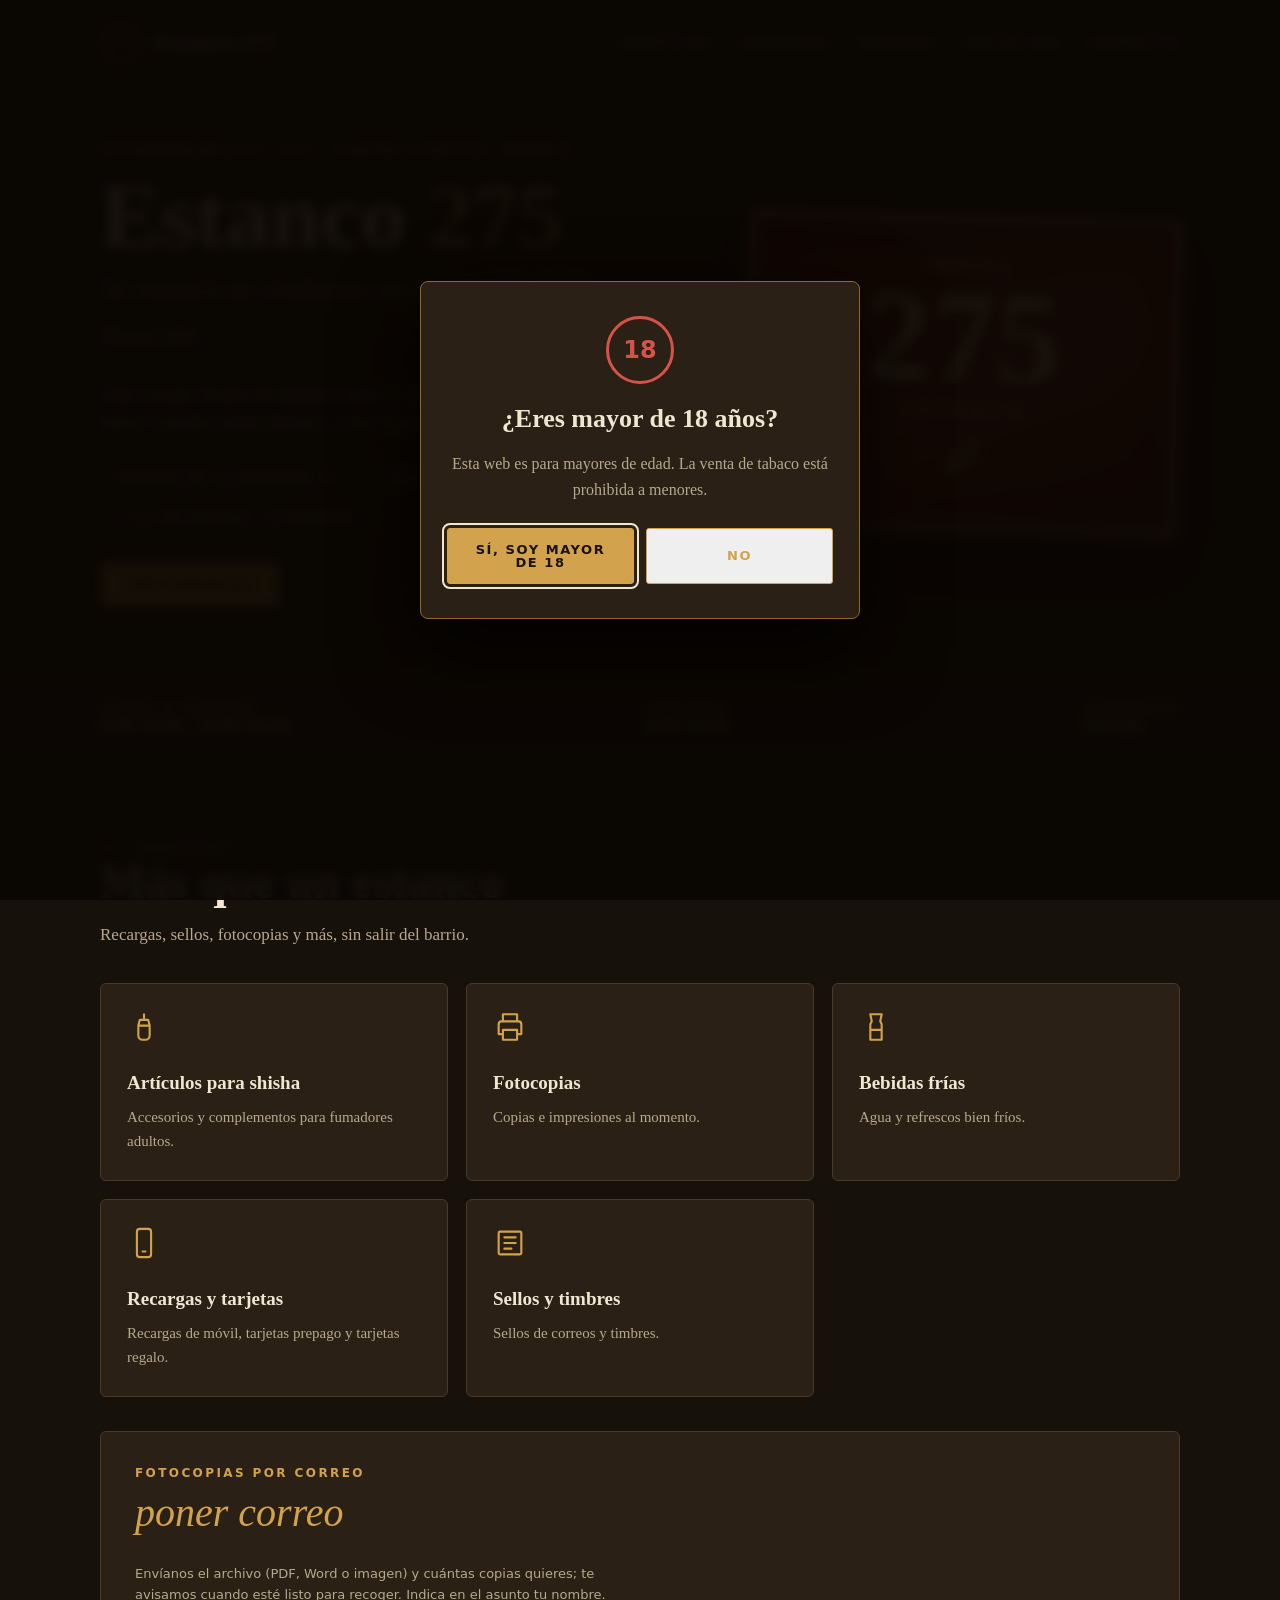
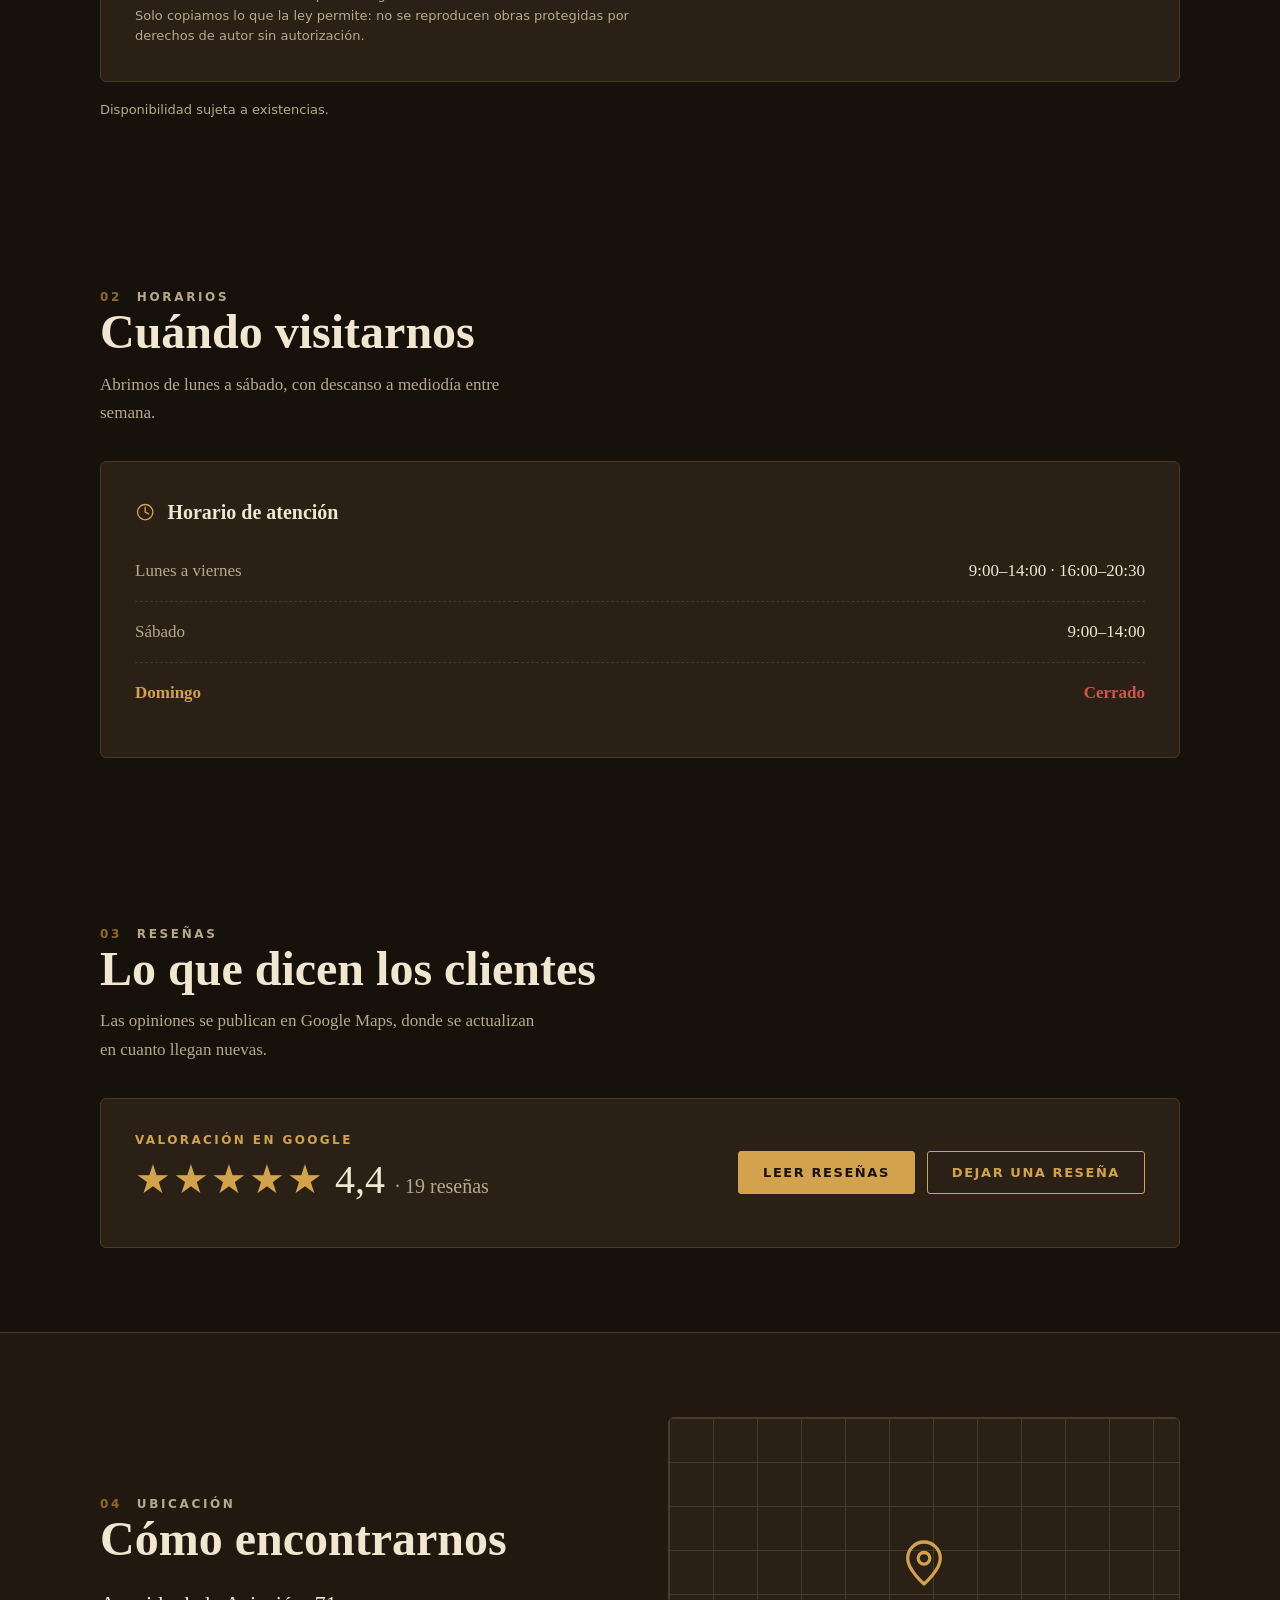
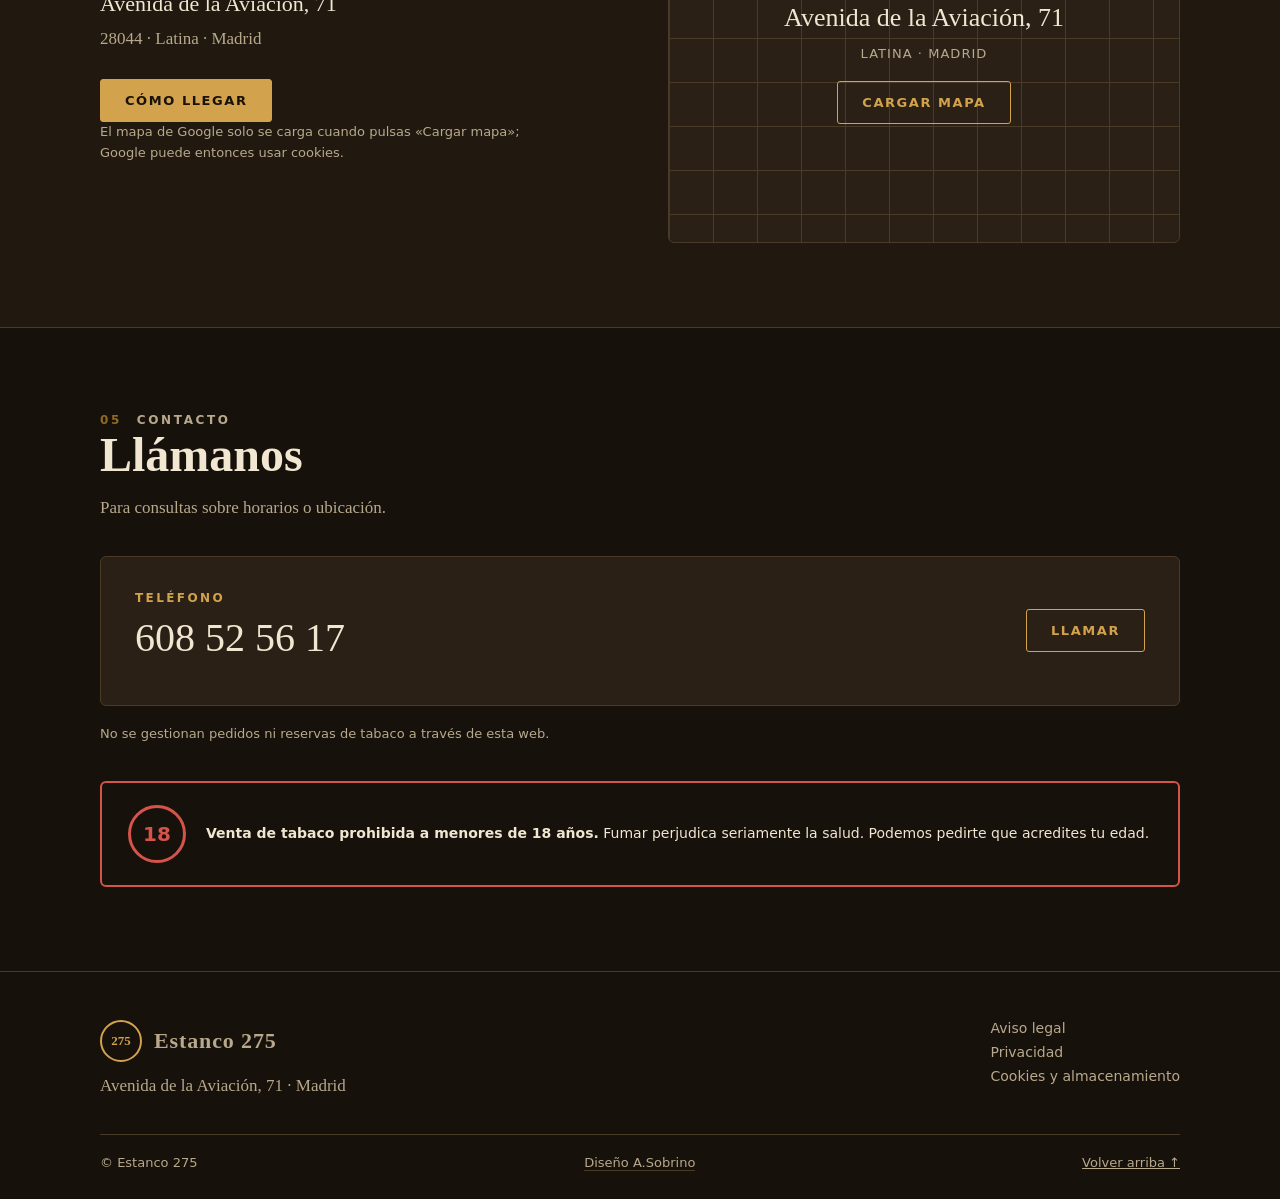
==== commit cc362d28: "Credito Diseno A.Sobrino en el pie Co-Authored-By: Claude Sonnet 5.5 <noreply@anthropic.com>" ====
--- a/index.html
+++ b/index.html
@@ -134,7 +134,7 @@
     <div><a class="brand" href="./"><span class="brand-mark" aria-hidden="true">275</span><span>Estanco 275</span></a><p><span data-bind="direccion">Avenida de la Aviación, 71</span> · Madrid</p></div>
     <nav aria-label="Información legal"><a href="./aviso-legal.html">Aviso legal</a><a href="./privacidad.html">Privacidad</a><a href="./almacenamiento.html">Cookies y almacenamiento</a></nav>
   </div>
-  <div class="wrap footer-bottom"><span>© Estanco 275</span><a href="#inicio">Volver arriba ↑</a></div>
+  <div class="wrap footer-bottom"><span>© Estanco 275</span><a class="credit" href="https://portafolio.e275.workers.dev" target="_blank" rel="noopener">Diseño A.Sobrino</a><a href="#inicio">Volver arriba ↑</a></div>
 </footer>
 <script src="/assets/datos.js" defer></script>
 <script src="/assets/edad.js" defer></script>
--- a/assets/styles.css
+++ b/assets/styles.css
@@ -118,3 +118,4 @@
 .age-actions .button{justify-content:center;cursor:pointer;width:100%}
 @media(min-width:480px){.age-actions{flex-direction:row}.age-actions .button{width:auto;flex:1}}
 @media(min-width:821px){.services{grid-template-columns:repeat(3,1fr)}}
+.credit{color:var(--mute);text-decoration:none;border-bottom:1px solid var(--line)}.credit:hover,.credit:focus-visible{color:var(--brass);border-color:var(--brass)}
